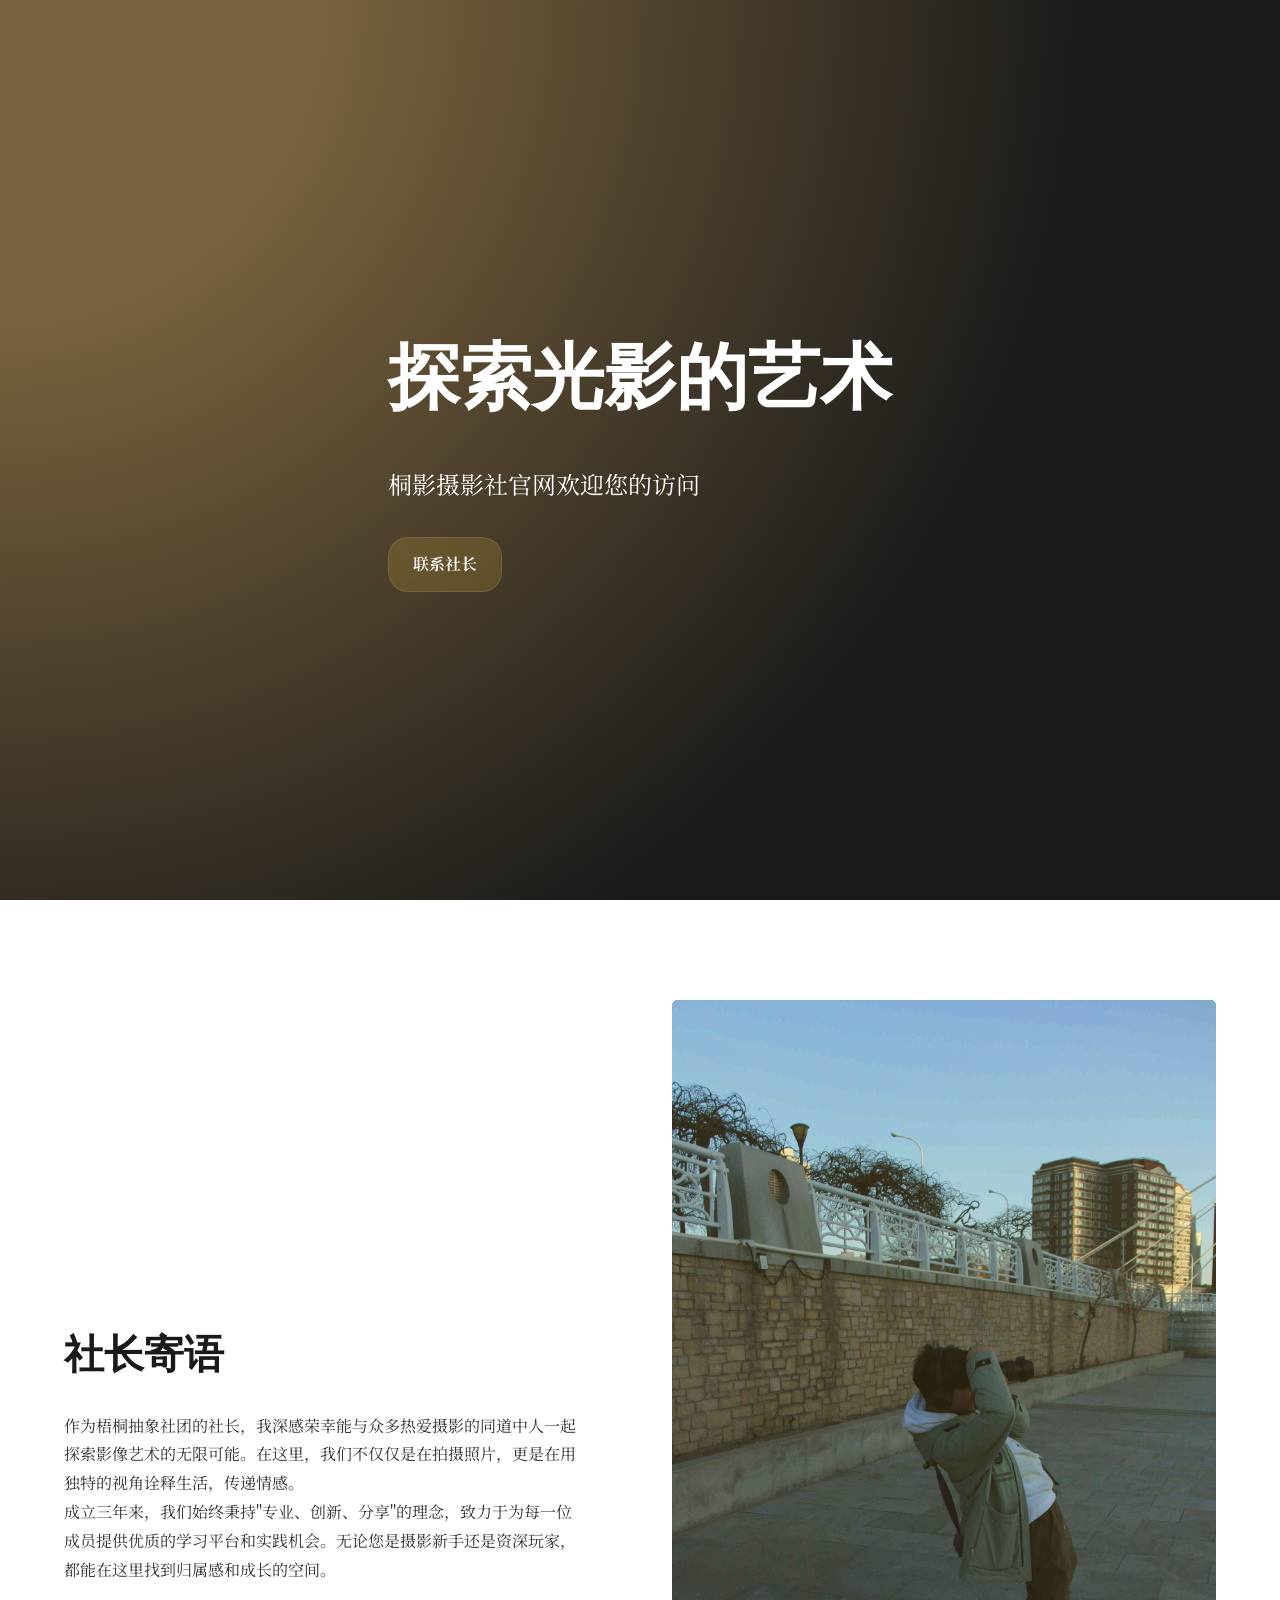
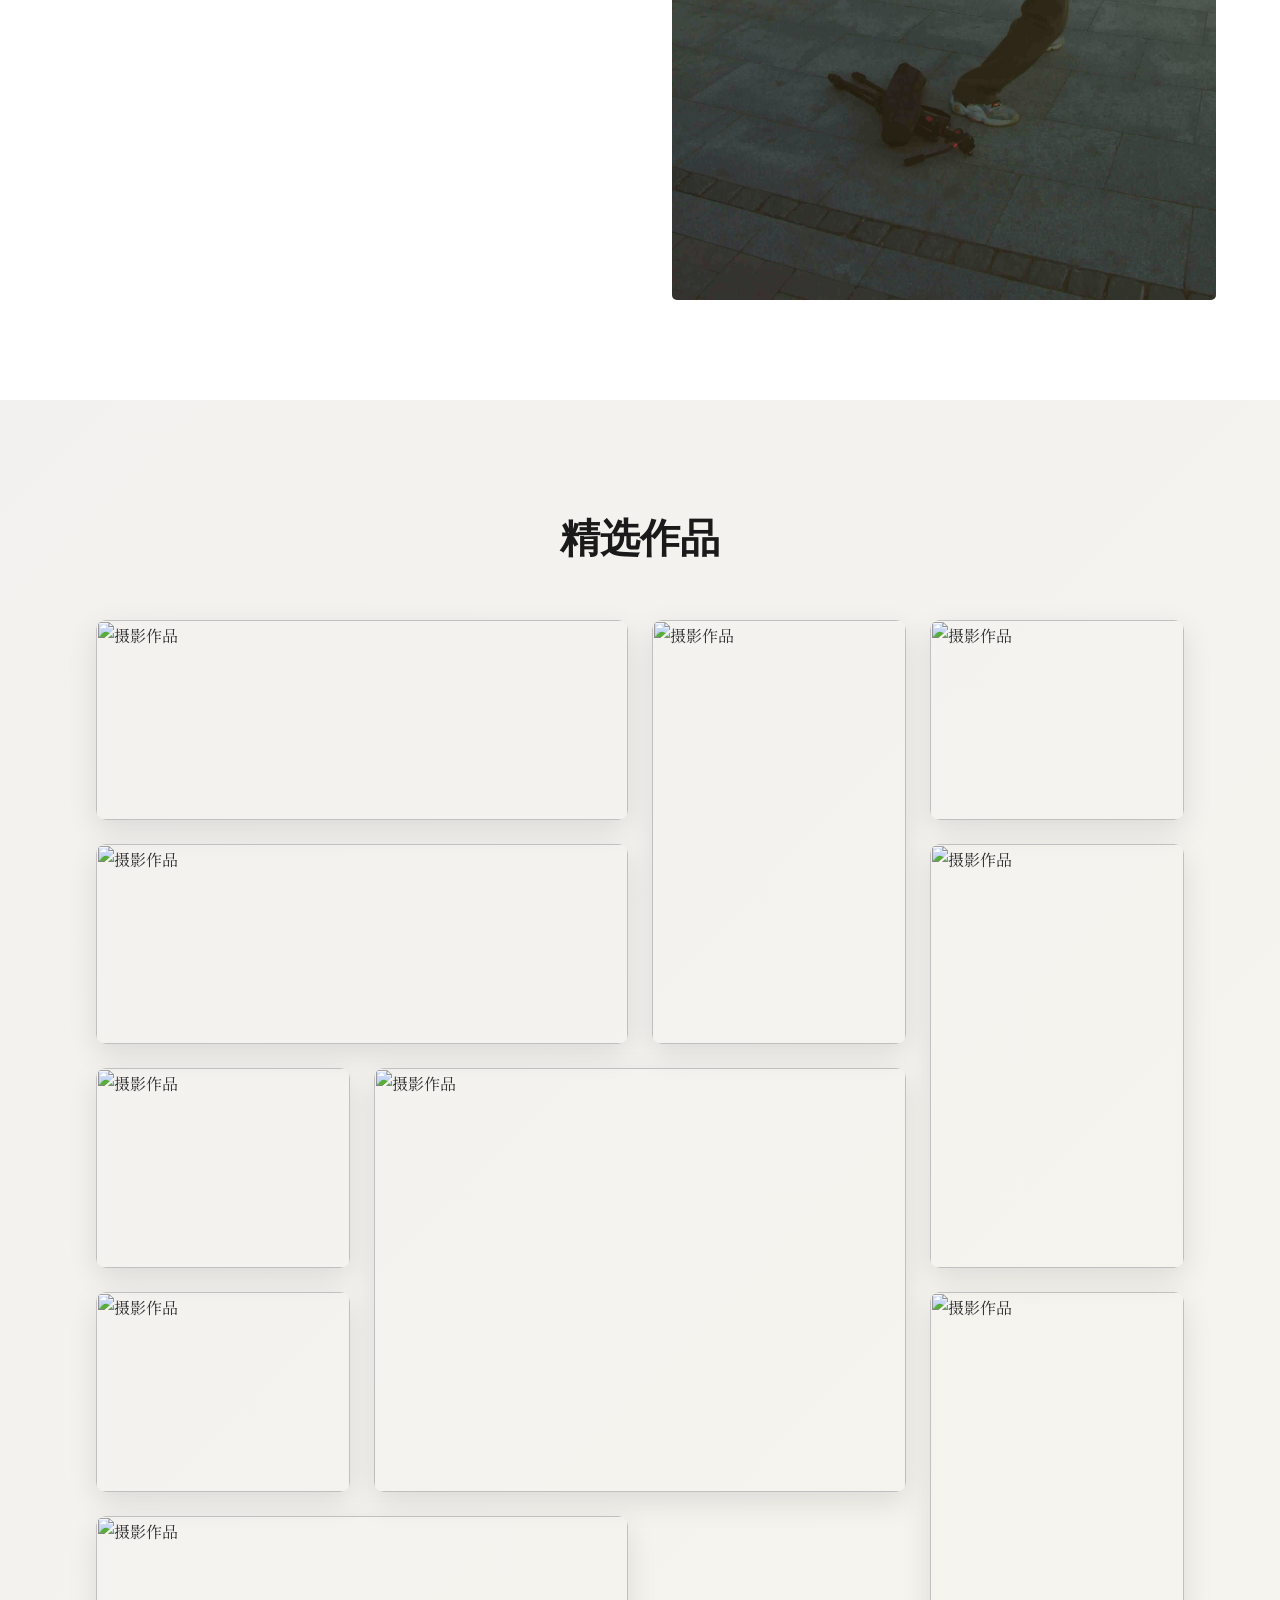
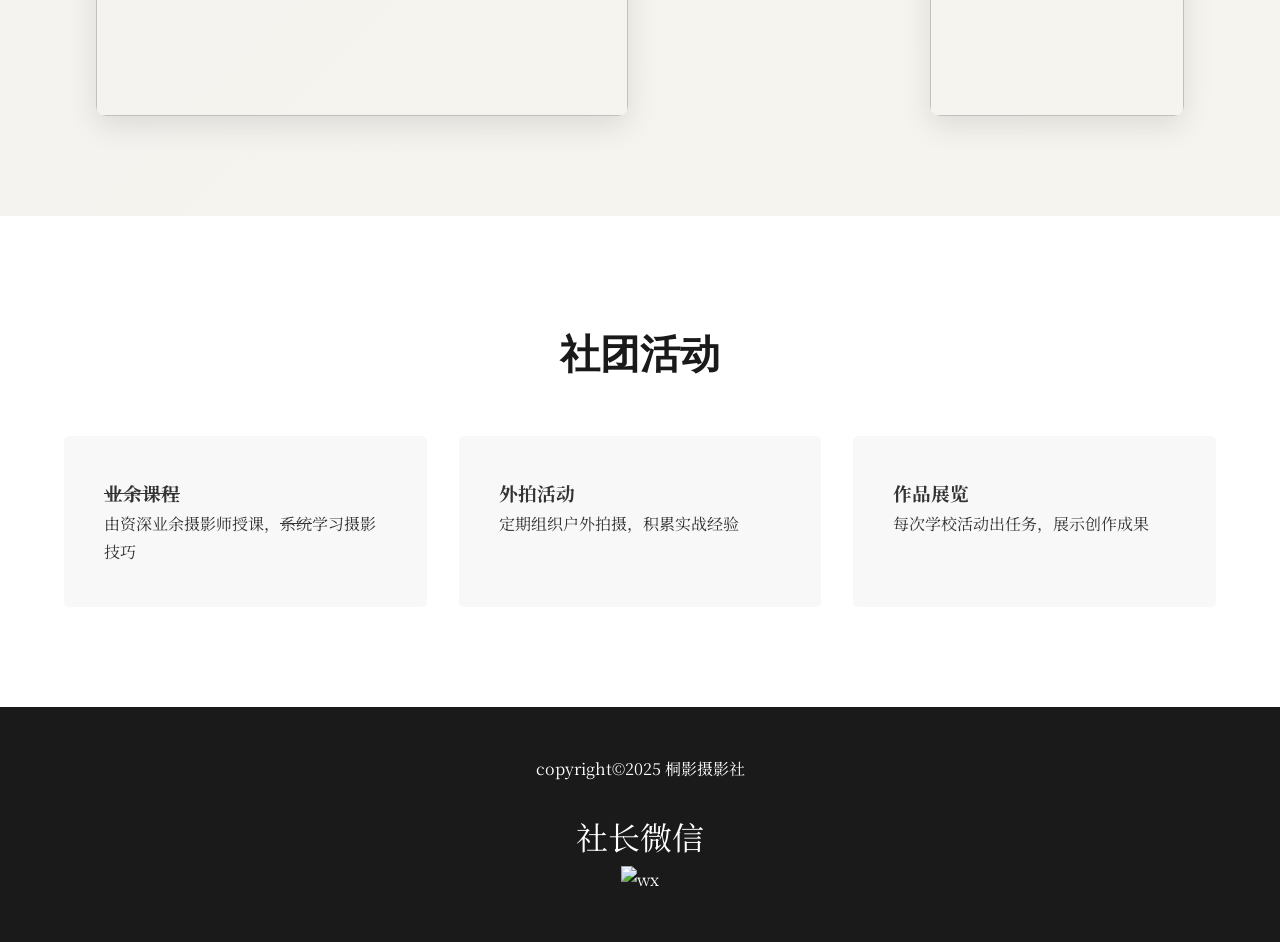
==== index.html @ a321748a "Update index.html" ====
<html lang="zh-CN">
<head>
  <meta charset="UTF-8">
  <meta name="viewport" content="width=device-width, initial-scale=1.0">
  <title>桐影摄影社 - 专业业余摄影社团</title>
  <link rel="stylesheet" href="styles.css">
</head>
<body>
  <main>
    <section id="home" class="hero">
      <div class="hero-background"></div>
      <div class="hero-content">
        <h1>探索光影的艺术</h1>
        <p>桐影摄影社官网欢迎您的访问</p>
        <div class="hero-cta">
          <a href="#sl" class="contact-btn">联系社长</a>
        </div>
      </div>
    </section>

    <section id="president" class="president-section">
      <div class="president-container animate-on-scroll">
        <div class="president-content">
          <h2>社长寄语</h2>
          <p>作为梧桐抽象社团的社长，我深感荣幸能与众多热爱摄影的同道中人一起探索影像艺术的无限可能。在这里，我们不仅仅是在拍摄照片，更是在用独特的视角诠释生活，传递情感。</p>
          <p>成立三年来，我们始终秉持"专业、创新、分享"的理念，致力于为每一位成员提供优质的学习平台和实践机会。无论您是摄影新手还是资深玩家，都能在这里找到归属感和成长的空间。</p>
        </div>
        <div class="president-image">
          <img src="./pic/sz.JPG" alt="社长照片" height="900" width="600">
        </div>
      </div>
    </section>

    <section id="gallery" class="gallery">
      <h2 class="section-title">精选作品</h2>
      <div class="photo-grid">
        <div class="photo-item wide">
          <img src="https://picsum.photos/800/600?random=1" alt="摄影作品">
        </div>
        <div class="photo-item tall">
          <img src="https://picsum.photos/600/800?random=2" alt="摄影作品">
        </div>
        <div class="photo-item">
          <img src="https://picsum.photos/500/500?random=3" alt="摄影作品">
        </div>
        <div class="photo-item wide">
          <img src="https://picsum.photos/800/500?random=4" alt="摄影作品">
        </div>
        <div class="photo-item tall">
          <img src="https://picsum.photos/600/900?random=5" alt="摄影作品">
        </div>
        <div class="photo-item">
          <img src="https://picsum.photos/500/500?random=6" alt="摄影作品">
        </div>
        <div class="photo-item wide-tall">
          <img src="https://picsum.photos/900/700?random=7" alt="摄影作品">
        </div>
        <div class="photo-item">
          <img src="https://picsum.photos/500/500?random=8" alt="摄影作品">
        </div>
        <div class="photo-item tall">
          <img src="https://picsum.photos/600/900?random=9" alt="摄影作品">
        </div>
        <div class="photo-item wide">
          <img src="https://picsum.photos/800/500?random=10" alt="摄影作品">
        </div>
      </div>
    </section>

    <section id="activities" class="activities">
      <h2 class="section-title">社团活动</h2>
      <div class="activities-grid">
        <div class="activity-card animate-on-scroll">
          <h3><del>业余课程</del></h3>
          <p>由资深业余摄影师授课，<del>系统</del>学习摄影技巧</p>
        </div>
        <div class="activity-card animate-on-scroll">
          <h3>外拍活动</h3>
          <p>定期组织户外拍摄，积累实战经验</p>
        </div>
        <div class="activity-card animate-on-scroll">
          <h3>作品展览</h3>
          <p>每次学校活动出任务，展示创作成果</p>
        </div>
      </div>
    </section>
  </main>

  <footer>
    <div class="footer-content">
      <p>copyright©2025 桐影摄影社</p>
      <div  id="sl"class="social-links">
        <p>
          <font size="6">社长微信</font>
                <div><img src="https://picsum.photos/900/700?random=7" alt="wx"></div>
              </p>
       </div>
    </div>
  </footer>

  <script src="script.js"></script>
</body>
</html>
---- styles.css ----
@import url('https://fonts.googleapis.com/css2?family=Noto+Serif+SC:wght@400;700&family=Playfair+Display:wght@400;700&display=swap');

:root {
  --primary-color: #1a1a1a;
  --secondary-color: #917545;
  --accent-color: #d4af37;
  --text-color: #333;
  --light-bg: #f8f8f8;
}

* {
  margin: 0;
  padding: 0;
  box-sizing: border-box;
}

body {
  font-family: 'Noto Serif SC', serif;
  line-height: 1.8;
  color: var(--text-color);
  background-color: var(--light-bg);
}

header {
  display: none;
}

nav {
  display: none;
}

.logo {
  display: none;
}

nav ul {
  display: none;
}

nav ul li a {
  display: none;
}

nav ul li a::after {
  display: none;
}

.hero {
  height: 100vh;
  background-color: var(--primary-color);
  color: white;
  display: flex;
  align-items: center;
  position: relative;
  overflow: hidden;
  padding-top: 0;
}

.hero-content {
  max-width: 1400px;
  margin: 0 auto;
  padding: 0 5%;
  position: relative;
  z-index: 2;
}

.hero-background {
  position: absolute;
  top: 0;
  left: 0;
  width: 100%;
  height: 100%;
  opacity: 0.8;
  background:
    radial-gradient(circle at top left, var(--secondary-color) 20%, var(--primary-color) 70%);
  animation: sunrayMove 15s infinite alternate;
}

.hero h1 {
  font-family: 'Playfair Display', serif;
  font-size: 4.5rem;
  margin-bottom: 1.5rem;
  opacity: 0;
  transform: translateY(30px);
  animation: fadeInUp 1s ease forwards;
}

.hero p {
  font-size: 1.5rem;
  margin-bottom: 2rem;
  opacity: 0;
  transform: translateY(30px);
  animation: fadeInUp 1s ease 0.3s forwards;
}

.hero-cta {
  margin-top: 2rem;
  display: flex;
  justify-content: flex-start;
  align-items: center;
}

.contact-btn {
  display: inline-block;
  padding: 12px 24px;
  background-color: rgba(212, 175, 55, 0.2);
  color: rgba(255, 255, 255, 0.9);
  text-decoration: none;
  border-radius: 20px;
  font-weight: bold;
  backdrop-filter: blur(5px);
  border: 1px solid rgba(255, 255, 255, 0.1);
  transition: transform 0.3s ease, box-shadow 0.3s ease, background-color 0.3s ease;
  opacity: 0;
  transform: translateY(30px);
  animation: fadeInUp 1s ease 0.5s forwards;
}

.contact-btn:hover {
  background-color: rgba(212, 175, 55, 0.3);
  transform: translateY(-5px);
  box-shadow: 0 10px 20px rgba(145, 117, 69, 0.1);
}

.president-section {
  padding: 100px 5%;
  background-color: white;
}

.president-container {
  max-width: 1400px;
  margin: 0 auto;
  display: grid;
  grid-template-columns: 1fr 1fr;
  gap: 4rem;
  align-items: center;
}

.president-image {
  position: relative;
  overflow: hidden;
  border-radius: 5px;
}

.president-image::after {
  content: '';
  position: absolute;
  top: 0;
  left: 0;
  width: 100%;
  height: 100%;
  background: linear-gradient(45deg, rgba(145, 117, 69, 0.2), rgba(212, 175, 55, 0.2));
}

.president-content {
  padding-right: 2rem;
}

.president-content h2 {
  font-family: 'Playfair Display', serif;
  font-size: 2.5rem;
  margin-bottom: 1.5rem;
  color: var(--primary-color);
}

.gallery {
  padding: 100px 5%;
  background-color: var(--light-bg);
  background: linear-gradient(
    135deg,
    rgba(145, 117, 69, 0.05),
    rgba(212, 175, 55, 0.05)
  );
}

.section-title {
  text-align: center;
  font-family: 'Playfair Display', serif;
  font-size: 2.5rem;
  margin-bottom: 3rem;
  color: var(--primary-color);
}

.photo-grid {
  display: grid;
  grid-template-columns: repeat(auto-fit, minmax(250px, 1fr));
  grid-auto-rows: 200px;
  grid-gap: 1.5rem;
  max-width: 1600px;
  margin: 0 auto;
  padding: 0 2rem;
}

.photo-item {
  position: relative;
  overflow: hidden;
  border-radius: 10px;
  opacity: 0;
  transform: translateY(50px) scale(0.95);
  transition: transform 0.8s cubic-bezier(0.4, 0, 0.2, 1),
              opacity 0.8s cubic-bezier(0.4, 0, 0.2, 1);
  box-shadow: 0 10px 30px rgba(0, 0, 0, 0.1);
  grid-row: span 1;
  grid-column: span 1;
}

.photo-item.wide {
  grid-column: span 2;
}

.photo-item.tall {
  grid-row: span 2;
}

.photo-item.wide-tall {
  grid-column: span 2;
  grid-row: span 2;
}

.photo-item img {
  width: 100%;
  height: 100%;
  object-fit: cover;
  transition: transform 0.6s ease;
}

.photo-item:hover img {
  transform: scale(1.1);
  filter: brightness(0.8);
}

.activities {
  padding: 100px 5%;
  background-color: white;
}

.activities-grid {
  max-width: 1400px;
  margin: 0 auto;
  display: grid;
  grid-template-columns: repeat(auto-fit, minmax(300px, 1fr));
  gap: 2rem;
}

.activity-card {
  background: var(--light-bg);
  padding: 2.5rem;
  border-radius: 5px;
  transition: transform 0.3s ease;
}

.activity-card.animate-in {
  transform: translateY(0);
  opacity: 1;
}

footer {
  background-color: var(--primary-color);
  color: white;
  padding: 3rem 5%;
  text-align: center;
}

.social-links {
  margin-top: 1.5rem;
}

.social-links a {
  color: white;
  margin: 0 1rem;
  text-decoration: none;
  transition: color 0.3s ease;
}

.social-links a:hover {
  color: var(--accent-color);
}

@keyframes sunrayMove {
  0% {
    background-position: 0% 0%;
  }
  100% {
    background-position: 100% 100%;
  }
}

@keyframes fadeInUp {
  to {
    opacity: 1;
    transform: translateY(0);
  }
}

.photo-item.animate-in {
  opacity: 1;
  transform: translateY(0) scale(1);
}

/* Media Queries for Mobile Responsiveness */
@media (max-width: 768px) {
  .hero {
    height: auto;
    padding: 10rem 0 5rem;
    text-align: center;
  }

  .hero h1 {
    font-size: 3rem;
    margin-bottom: 1rem;
  }

  .hero p {
    font-size: 1.2rem;
  }

  .hero-cta {
    justify-content: center;
  }

  .president-container {
    grid-template-columns: 1fr;
    grid-gap: 2rem;
  }

  .president-content {
    padding-right: 0;
    margin-bottom: 2rem;
  }

  .president-image img {
    width: 100%;
    height: auto;
  }

  .section-title {
    font-size: 2rem;
    margin-bottom: 2rem;
  }

  .photo-grid {
    grid-template-columns: 1fr;
    grid-auto-rows: auto;
  }

  .photo-item {
    grid-column: span 1 !important;
    grid-row: span 1 !important;
  }

  .activities {
    padding: 80px 5%;
  }

  .activities-grid {
    grid-template-columns: 1fr;
  }

  .activity-card {
    padding: 1.5rem;
    text-align: center;
  }

  footer {
    padding: 2rem 5%;
  }
}
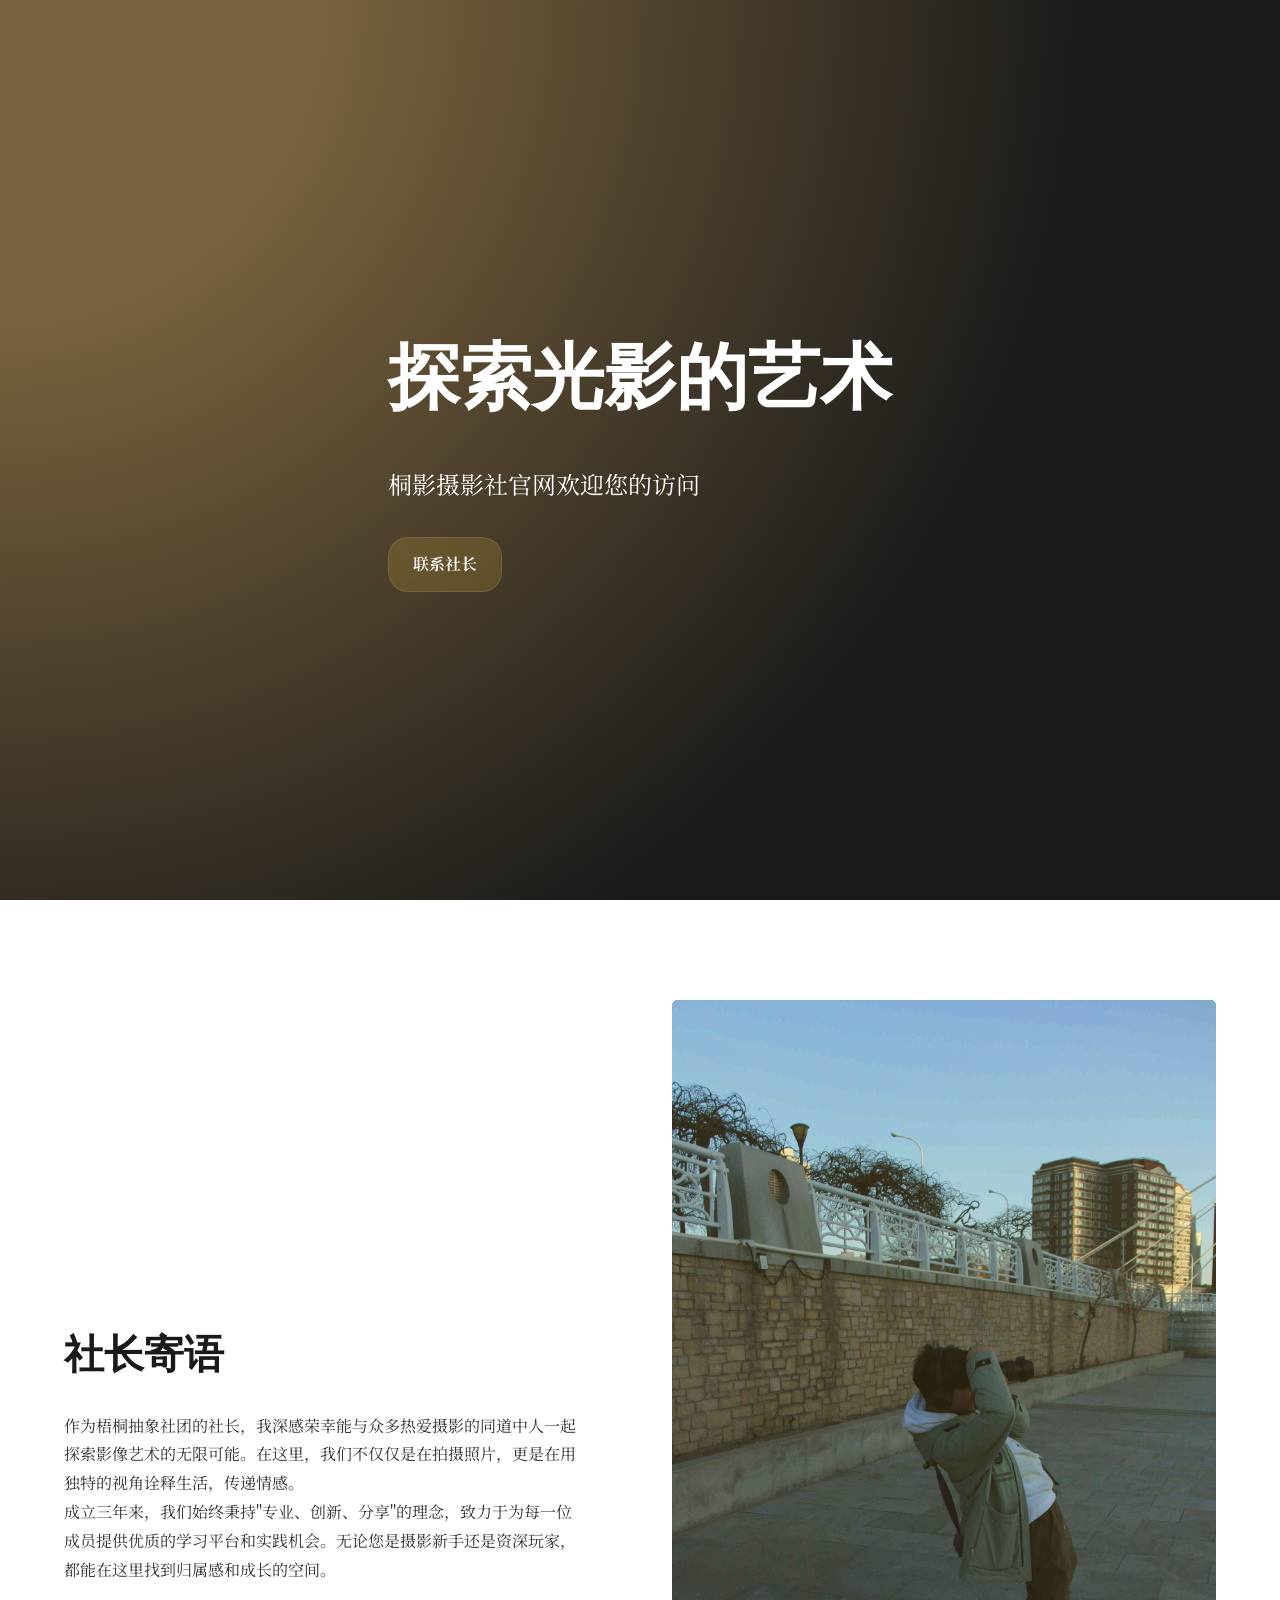
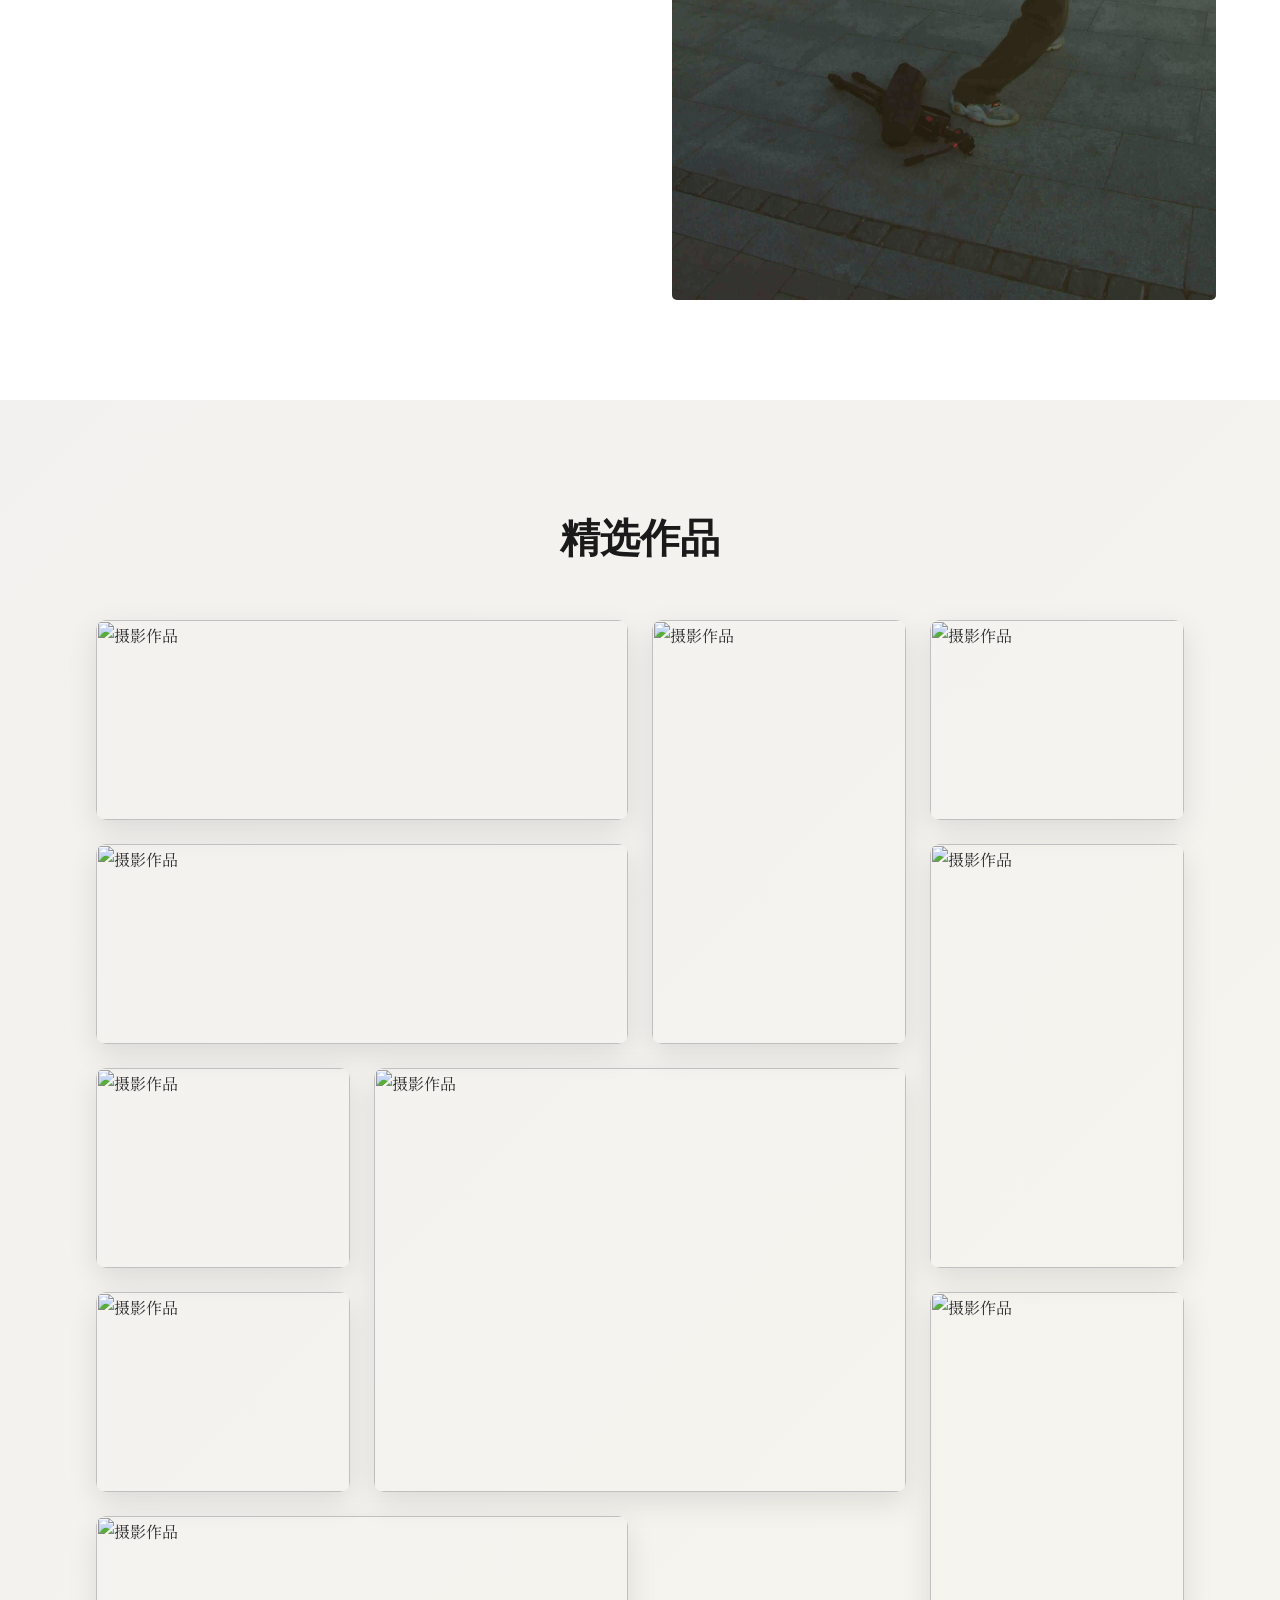
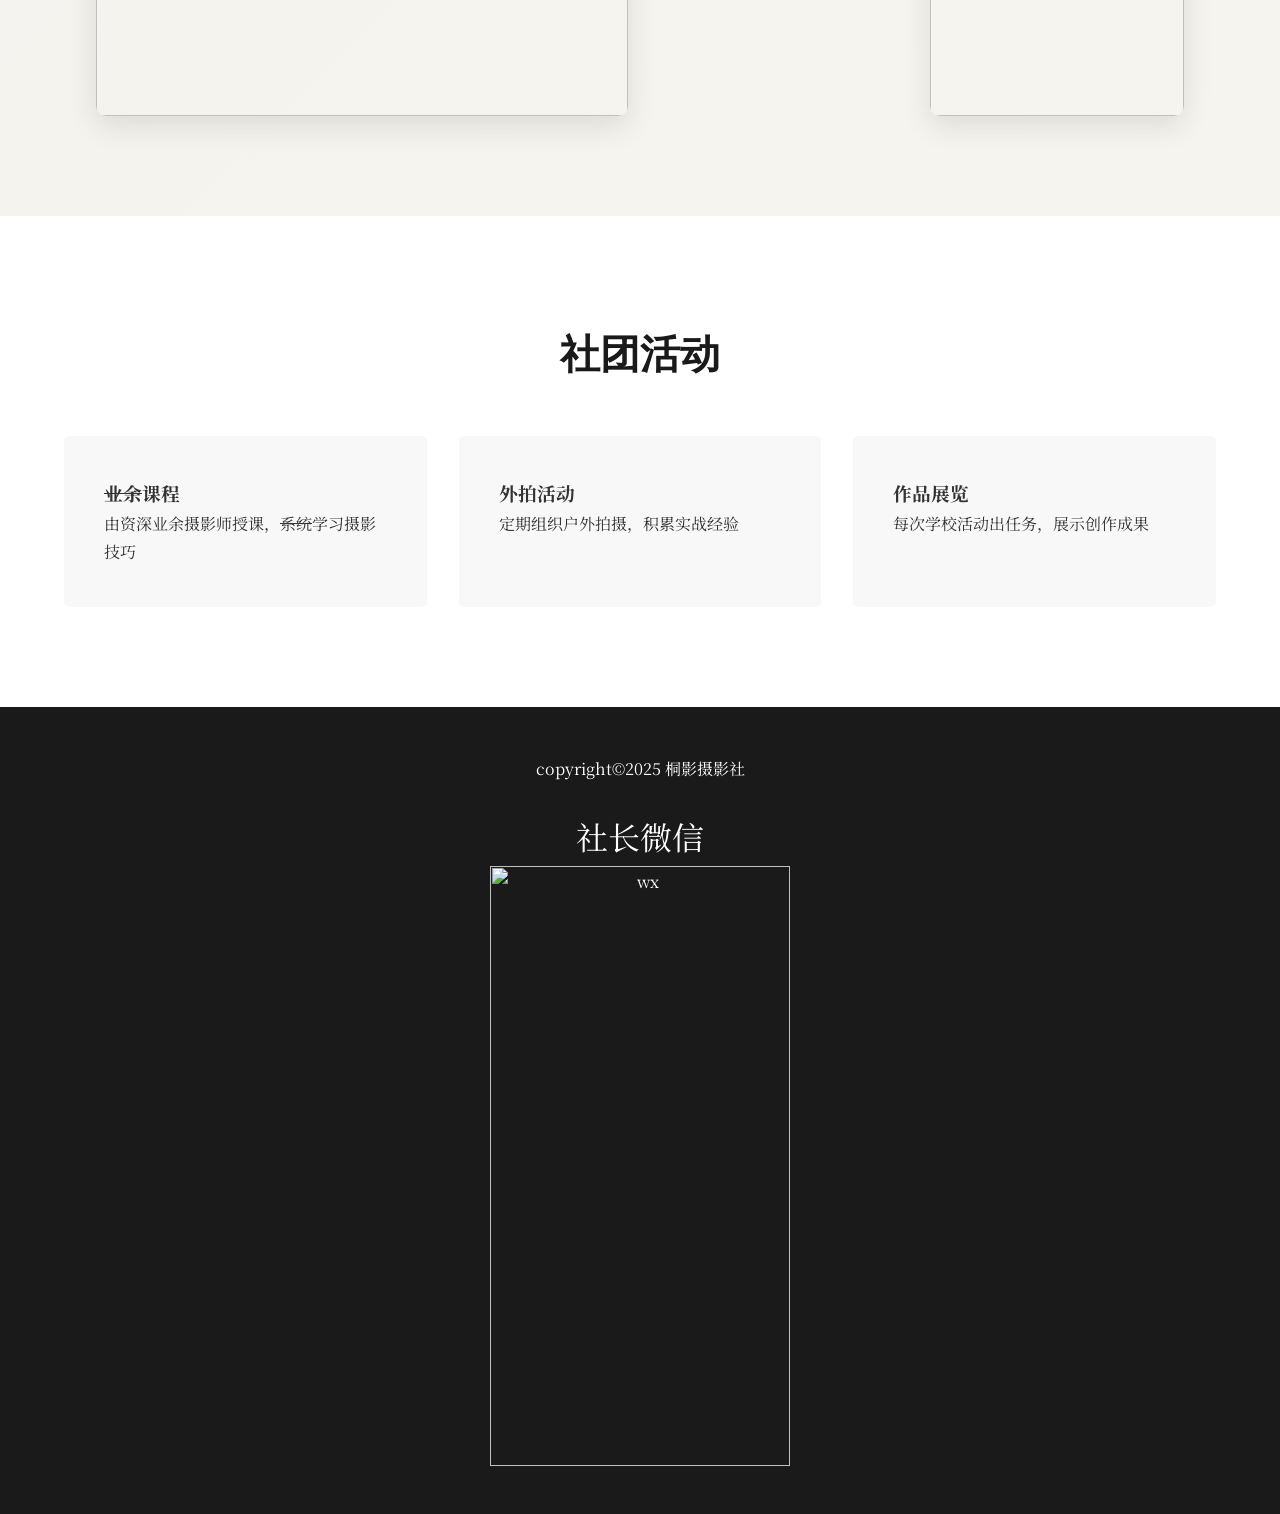
==== commit e10c4f3a: "Update index.html" ====
--- a/index.html
+++ b/index.html
@@ -71,7 +71,7 @@
       <h2 class="section-title">社团活动</h2>
       <div class="activities-grid">
         <div class="activity-card animate-on-scroll">
-          <h3><del>业余课程</del></h3>
+          <h3><del>业余</del>课程</h3>
           <p>由资深业余摄影师授课，<del>系统</del>学习摄影技巧</p>
         </div>
         <div class="activity-card animate-on-scroll">
@@ -92,7 +92,7 @@
       <div  id="sl"class="social-links">
         <p>
           <font size="6">社长微信</font>
-                <div><img src="https://picsum.photos/900/700?random=7" alt="wx"></div>
+                <div><img src="https://picsum.photos/900/700?random=7" alt="wx" height="600" width="300"></div>
               </p>
        </div>
     </div>
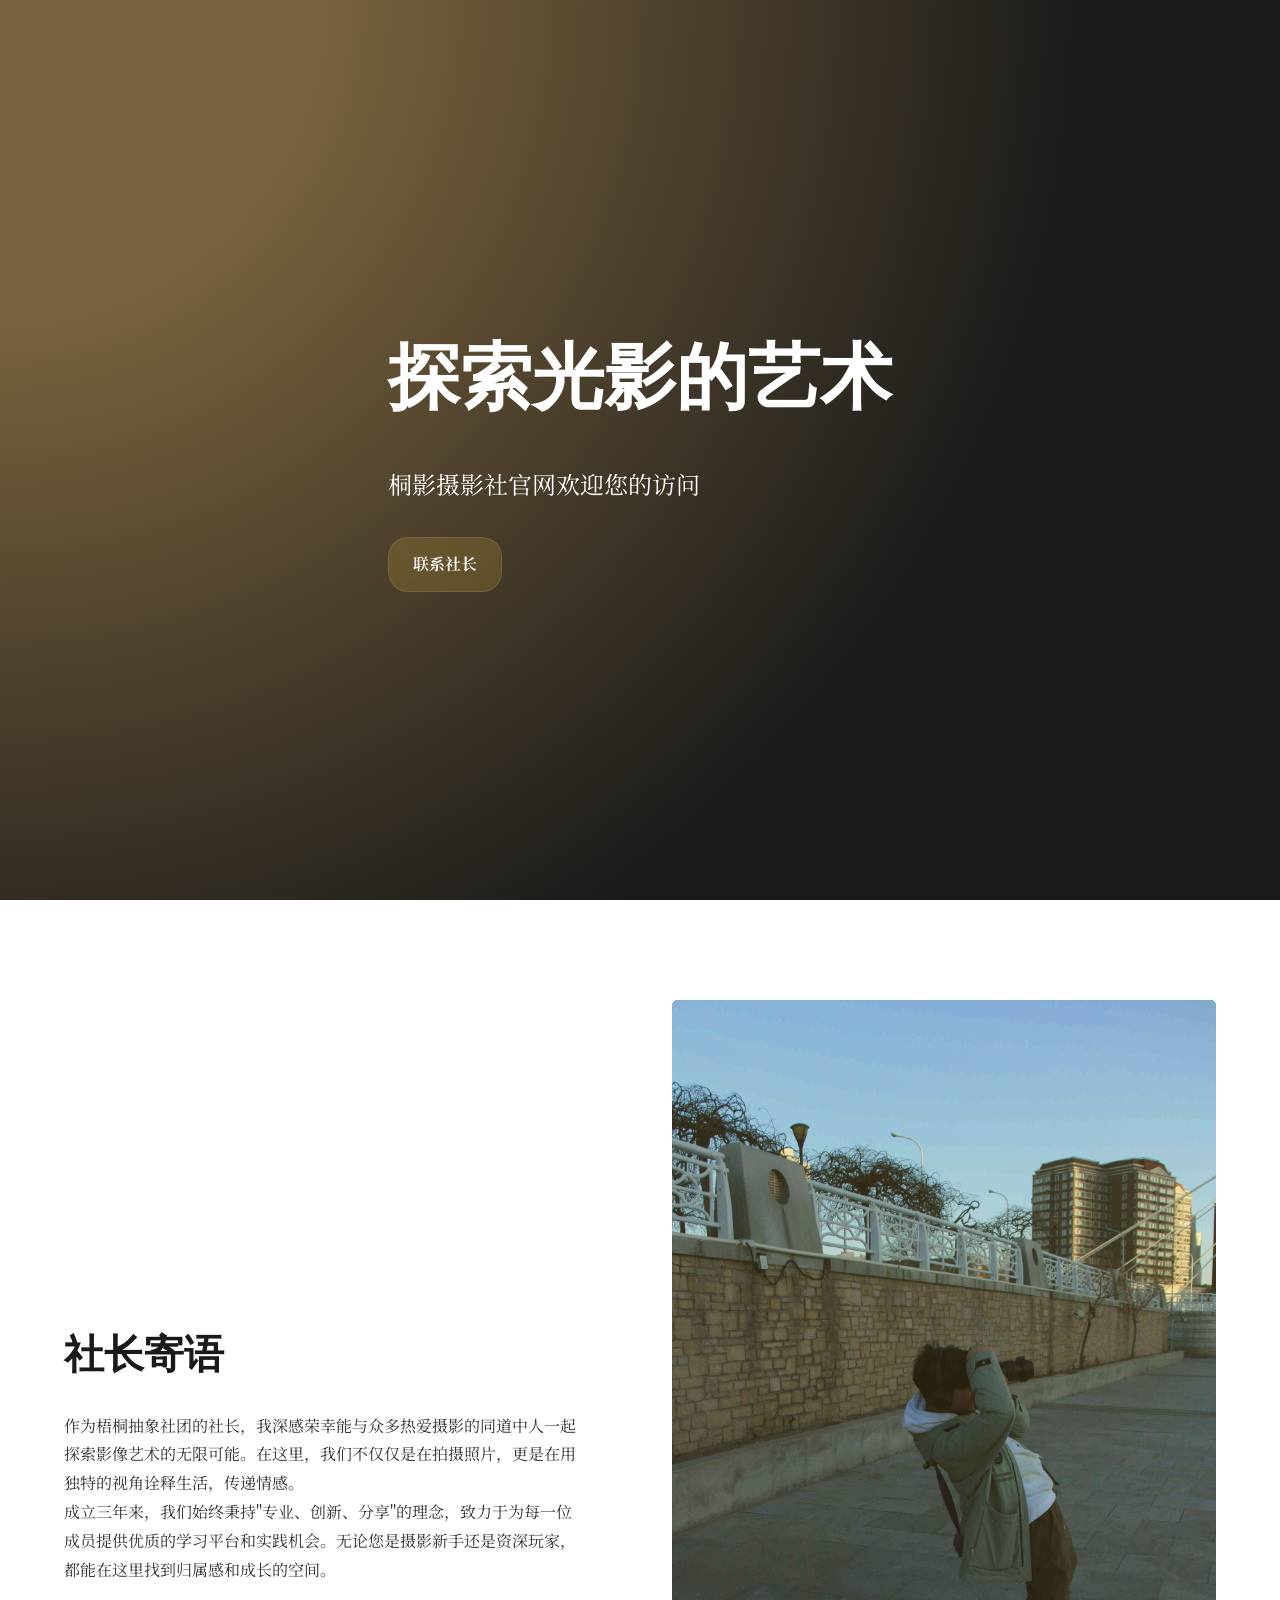
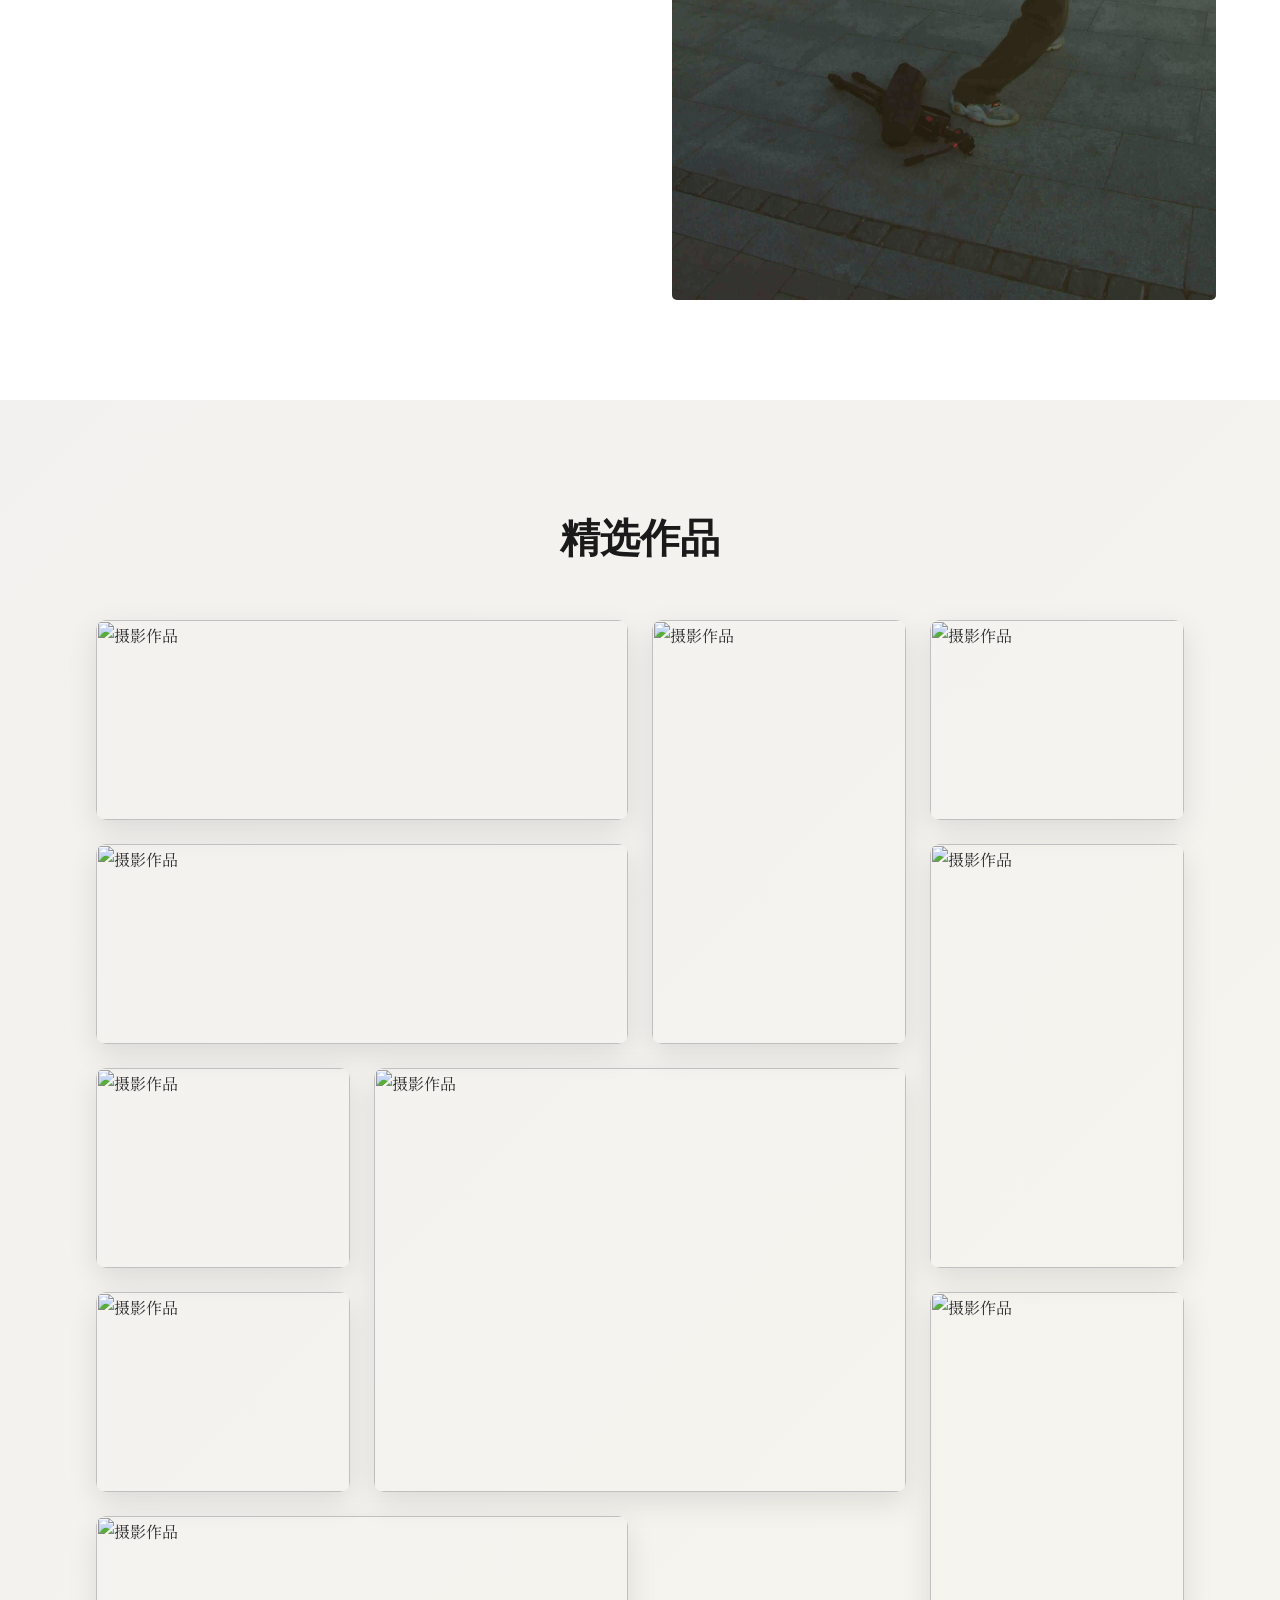
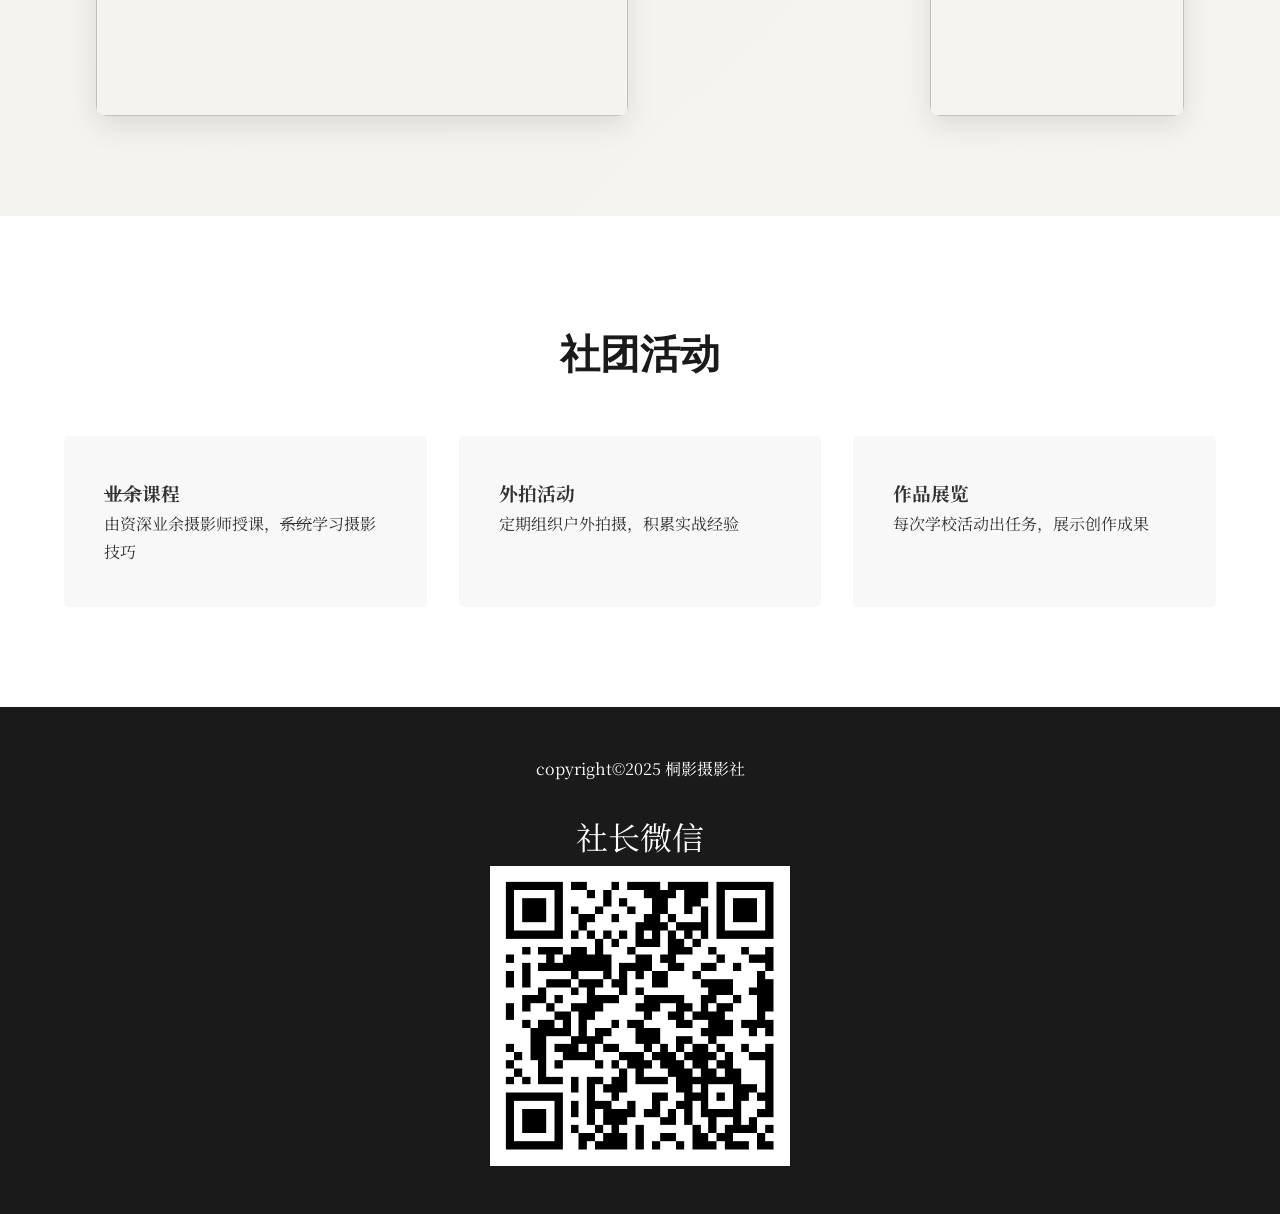
==== commit 234d5b81: "Update index.html" ====
--- a/index.html
+++ b/index.html
@@ -92,7 +92,7 @@
       <div  id="sl"class="social-links">
         <p>
           <font size="6">社长微信</font>
-                <div><img src="https://picsum.photos/900/700?random=7" alt="wx" height="600" width="300"></div>
+                <div><img src="/pic/szwx.png" alt="wx" height="300" width="300"></div>
               </p>
        </div>
     </div>
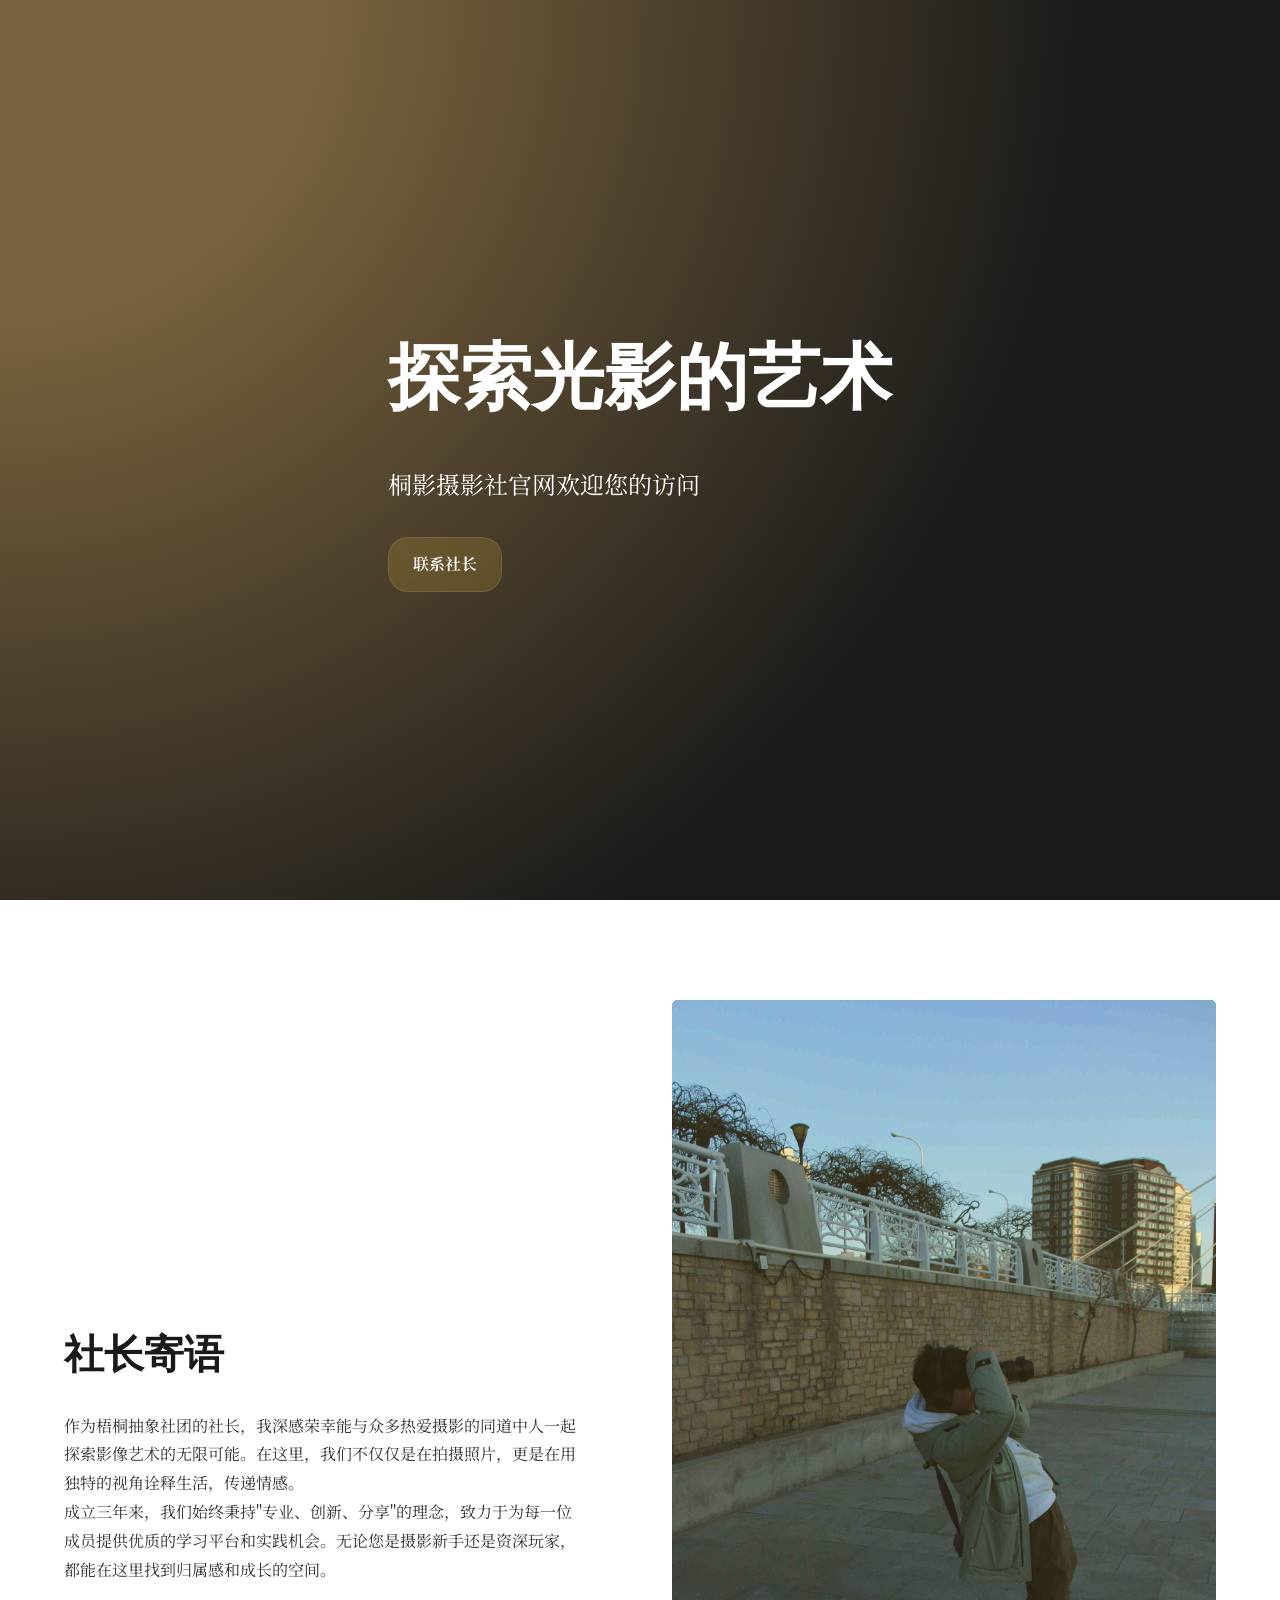
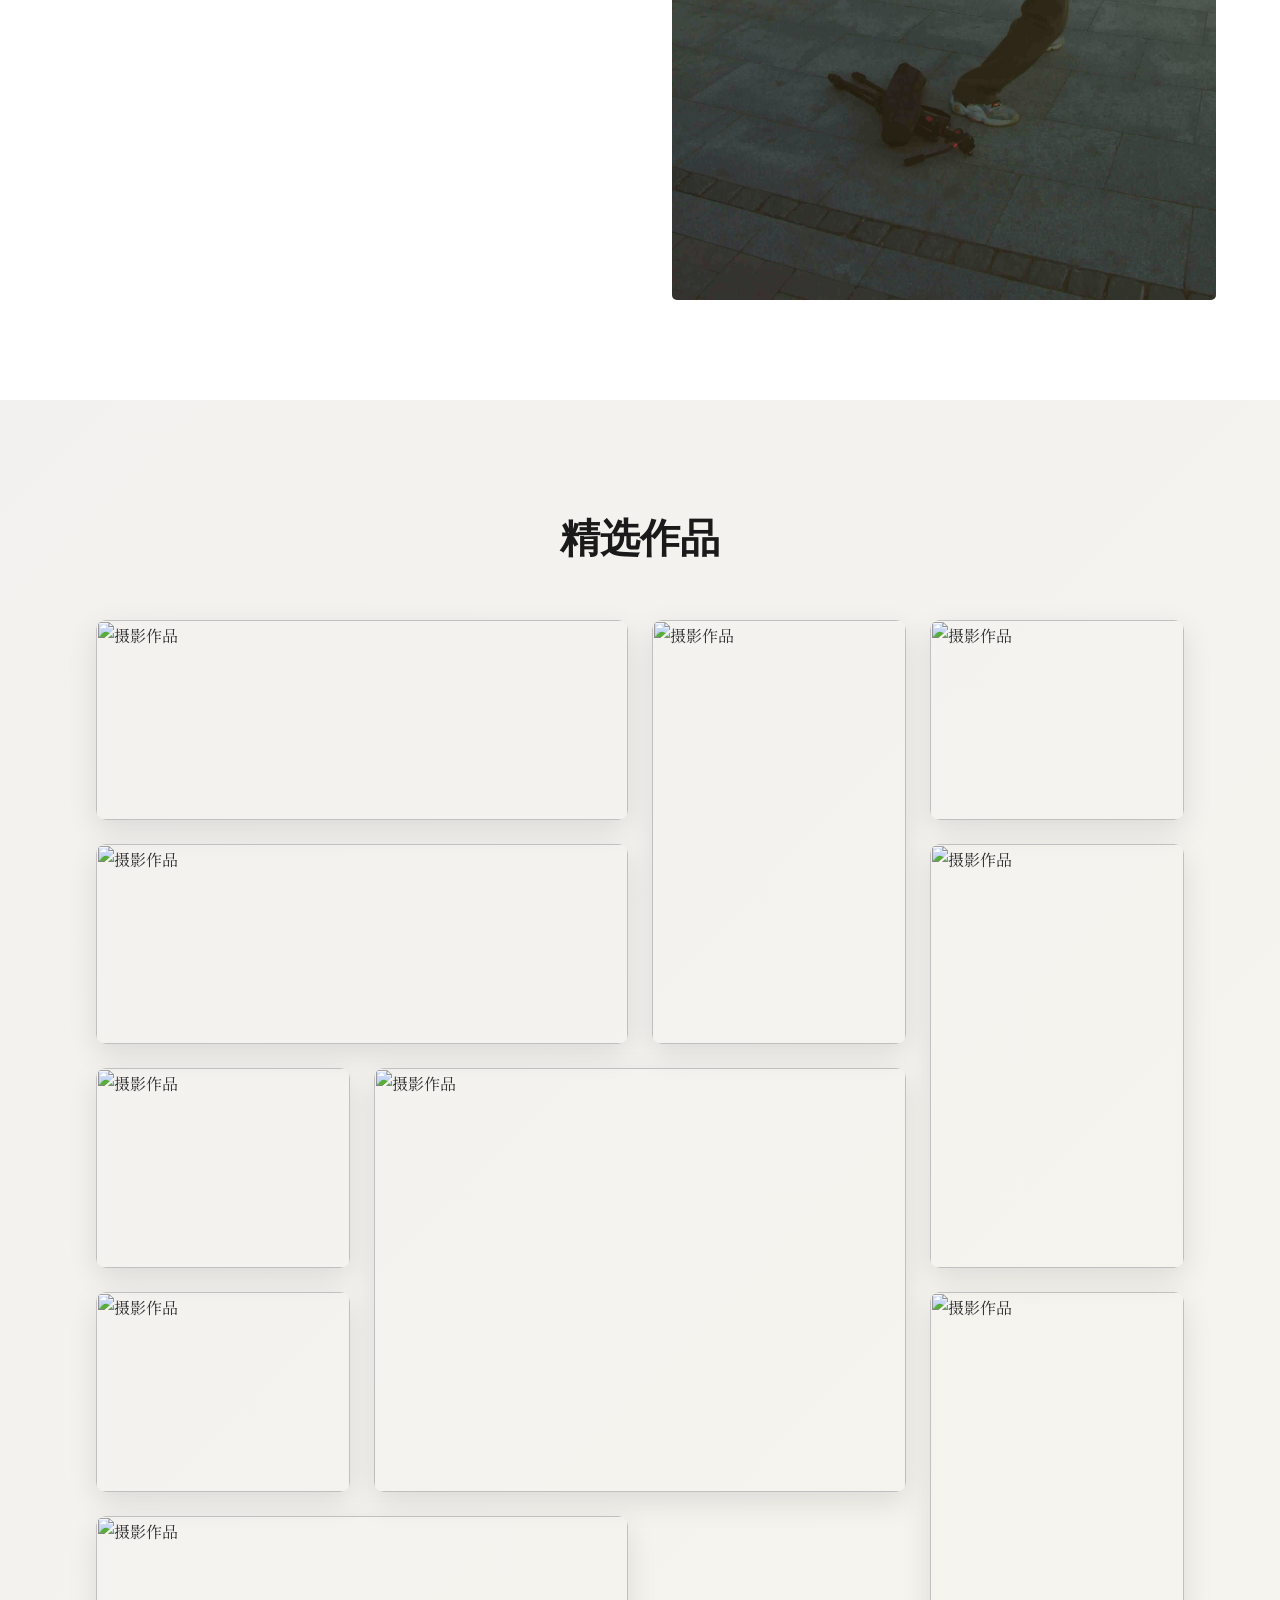
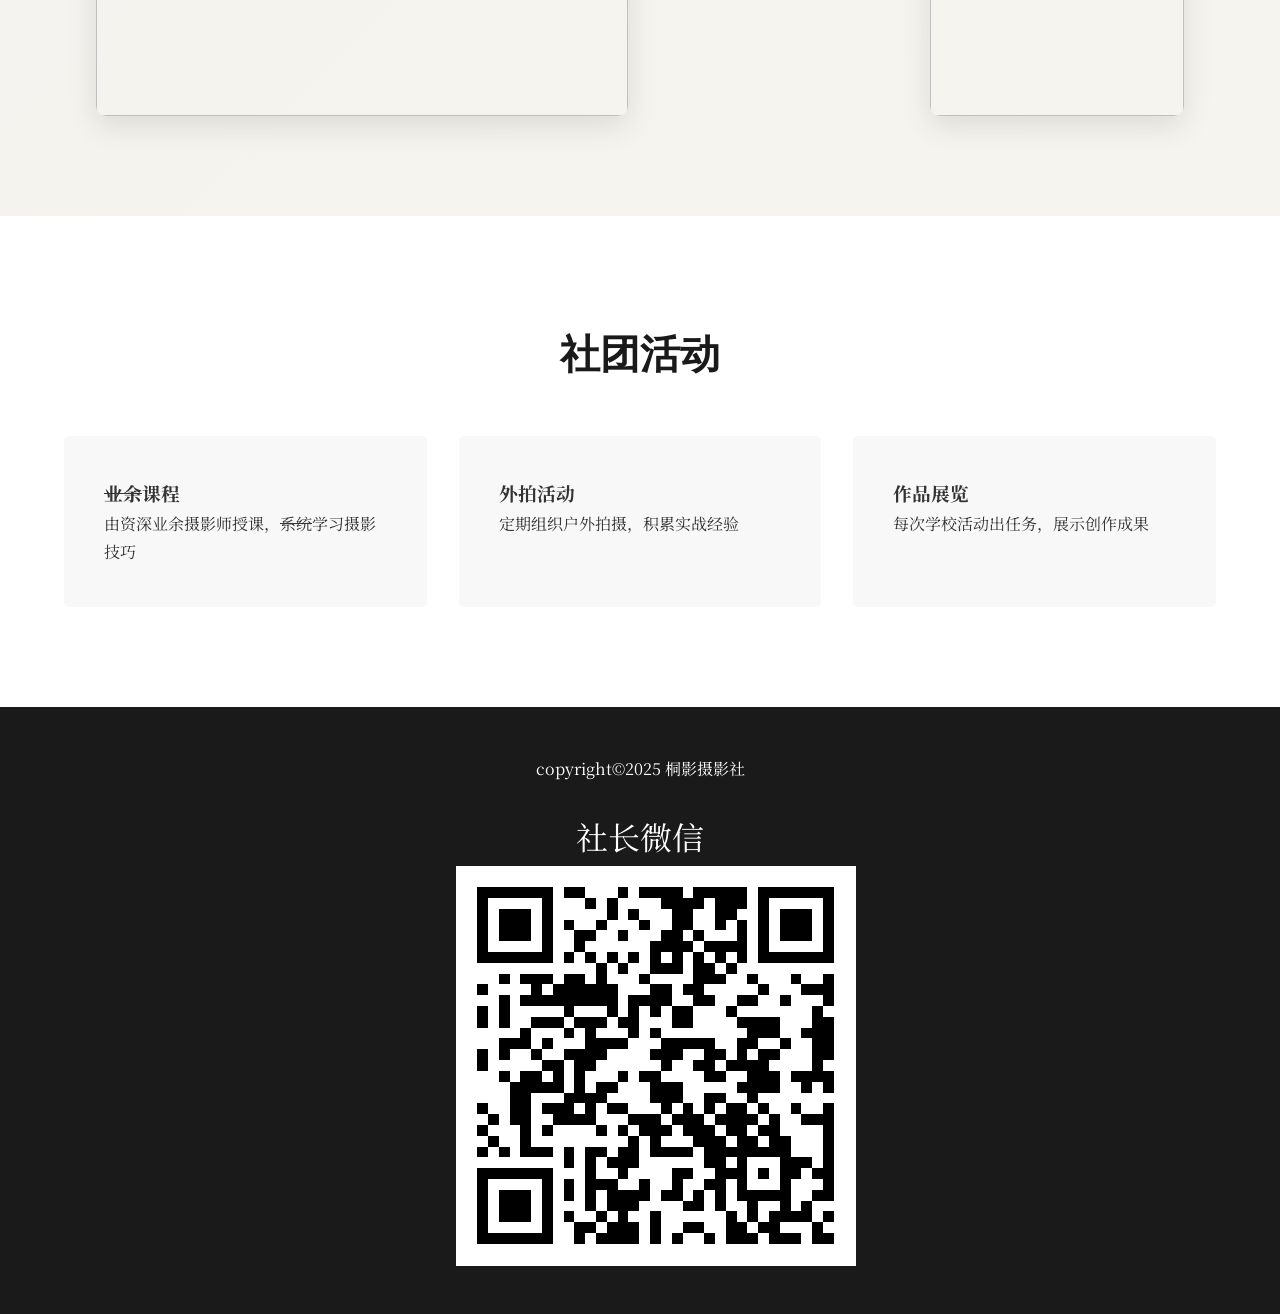
==== commit c015ed84: "Update index.html" ====
--- a/index.html
+++ b/index.html
@@ -92,7 +92,10 @@
       <div  id="sl"class="social-links">
         <p>
           <font size="6">社长微信</font>
-                <div><img src="/pic/szwx.png" alt="wx" height="300" width="300"></div>
+                <div>
+                  <a href="wt.k-ob.us.kg/mp4/1.mp4"></a>
+                  <img src="/pic/szwx.png" alt="wx" height="400" width="400">
+                </div>
               </p>
        </div>
     </div>
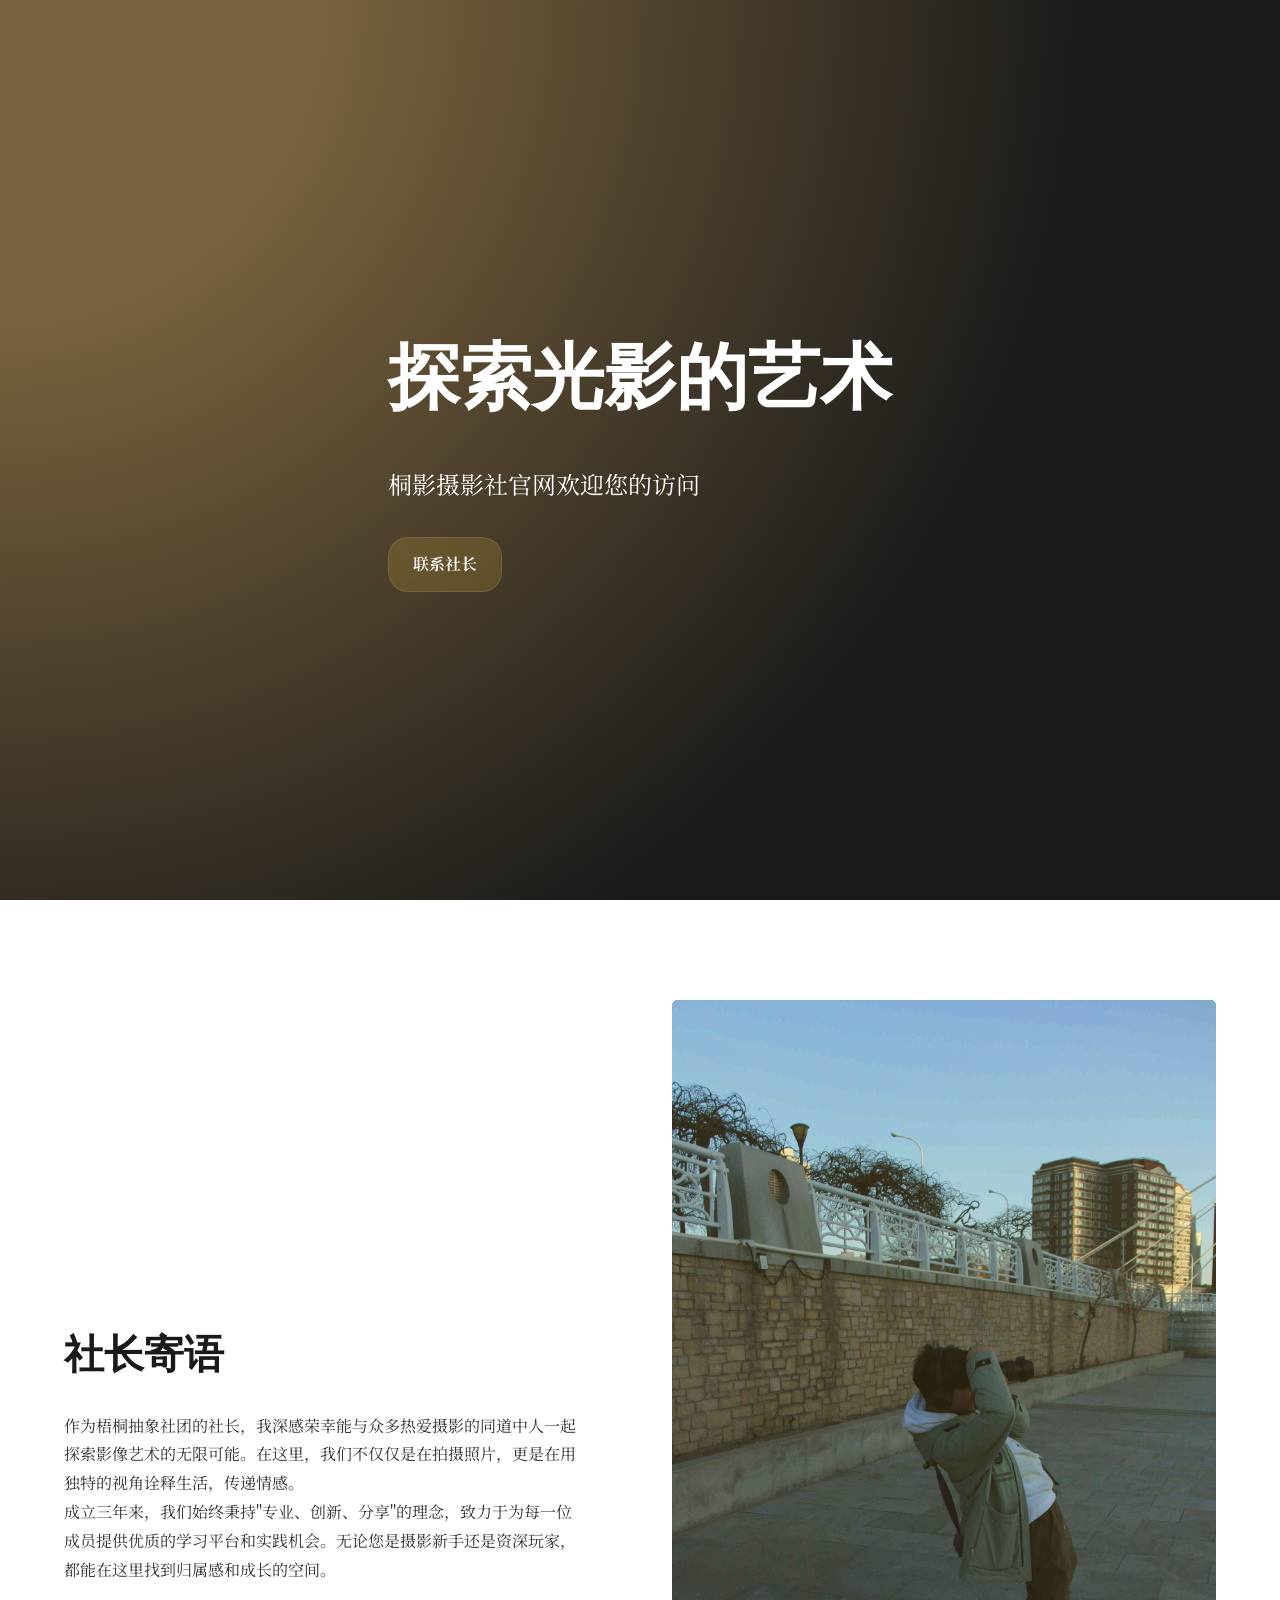
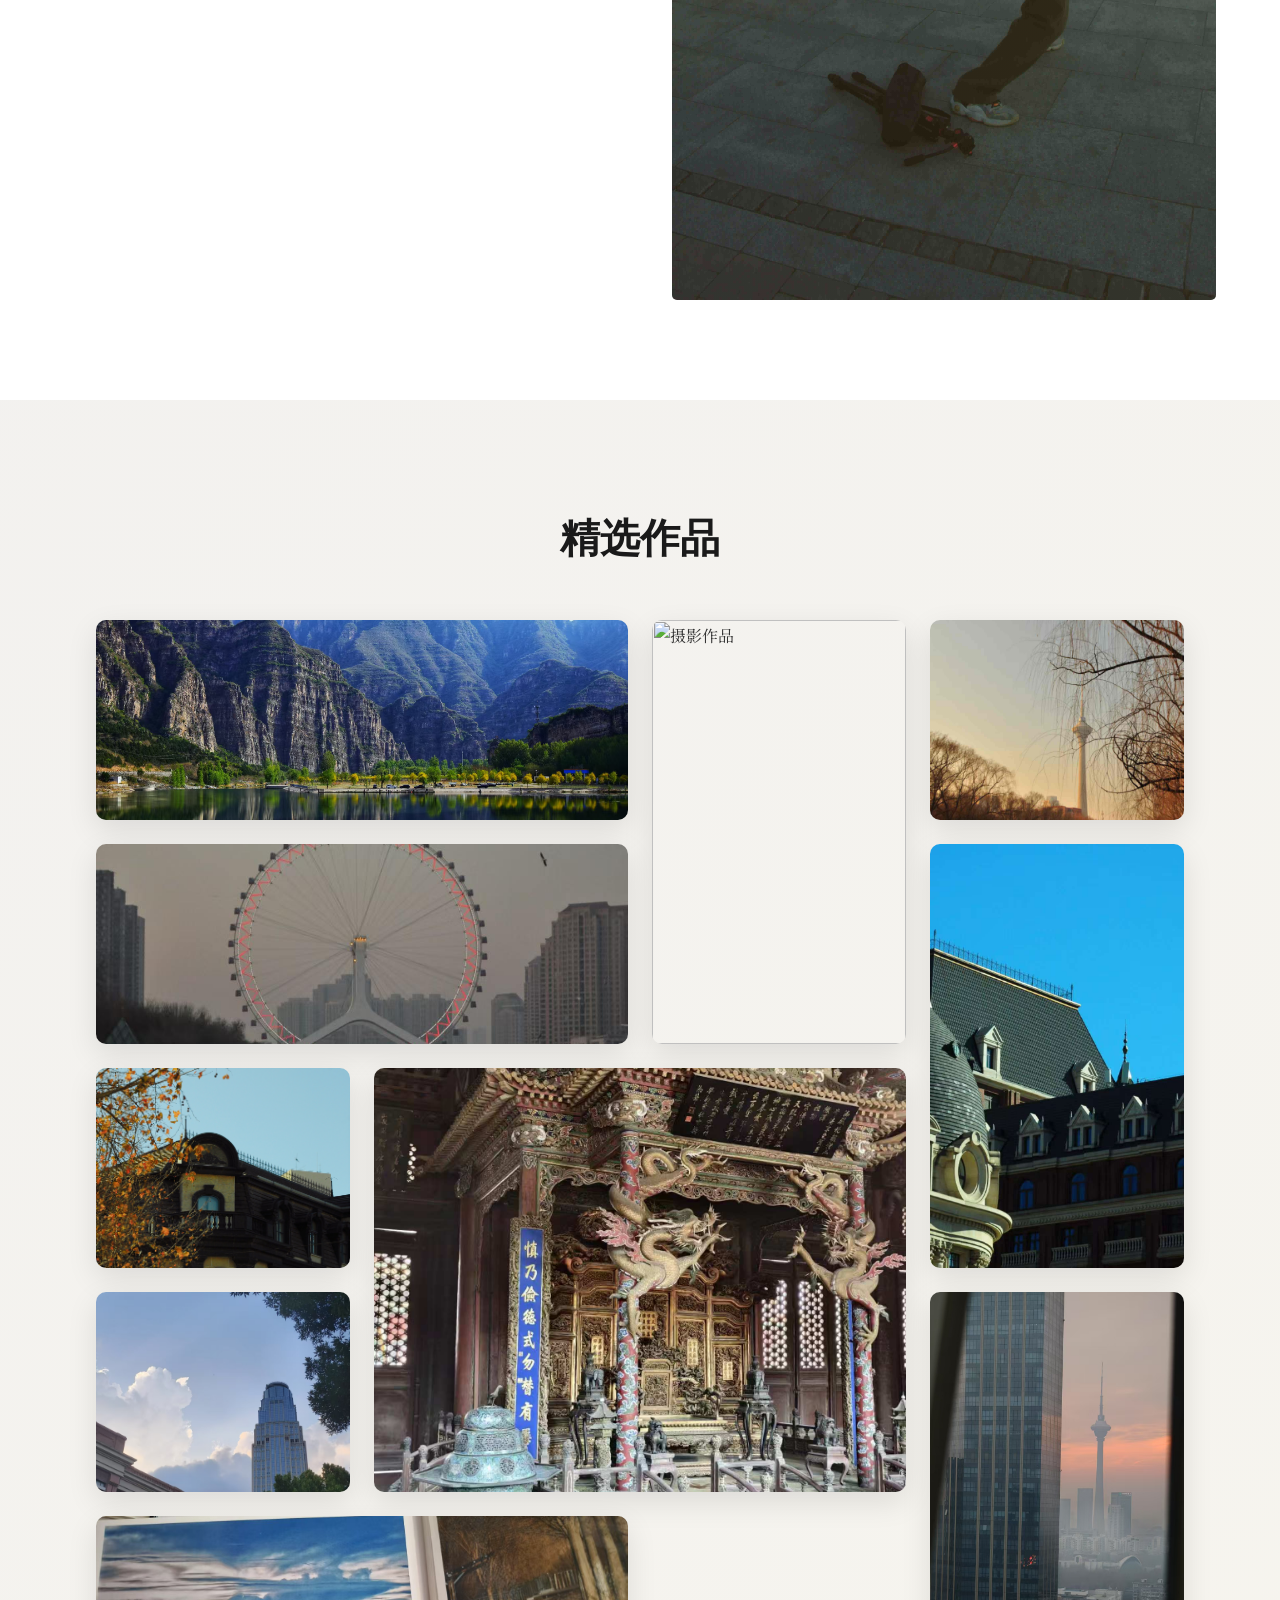
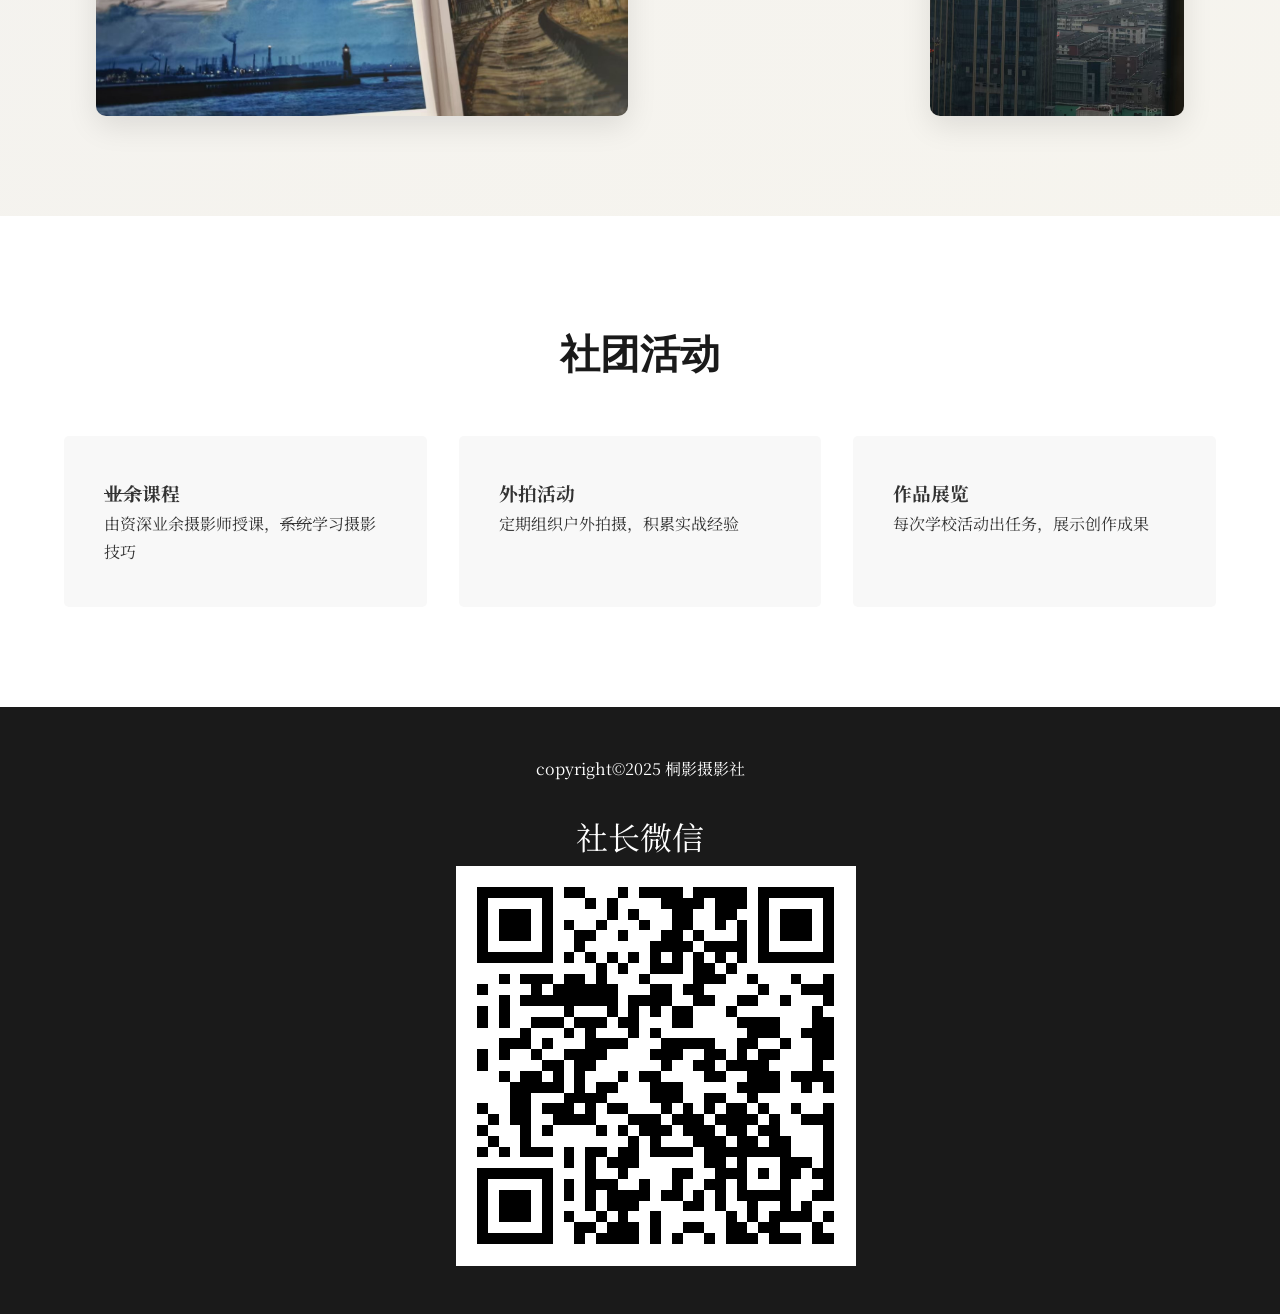
==== commit d93c175d: "Update index.html" ====
--- a/index.html
+++ b/index.html
@@ -35,34 +35,34 @@
       <h2 class="section-title">精选作品</h2>
       <div class="photo-grid">
         <div class="photo-item wide">
-          <img src="https://picsum.photos/800/600?random=1" alt="摄影作品">
+          <img src="/pic/1.jpg" alt="摄影作品">
         </div>
         <div class="photo-item tall">
-          <img src="https://picsum.photos/600/800?random=2" alt="摄影作品">
+          <img src="/pic/2.jpg" alt="摄影作品">
         </div>
         <div class="photo-item">
-          <img src="https://picsum.photos/500/500?random=3" alt="摄影作品">
+          <img src="/pic/3.jpg" alt="摄影作品">
         </div>
         <div class="photo-item wide">
-          <img src="https://picsum.photos/800/500?random=4" alt="摄影作品">
+          <img src="/pic/4.jpg" alt="摄影作品">
         </div>
         <div class="photo-item tall">
-          <img src="https://picsum.photos/600/900?random=5" alt="摄影作品">
+          <img src="/pic/5.jpg" alt="摄影作品">
         </div>
         <div class="photo-item">
-          <img src="https://picsum.photos/500/500?random=6" alt="摄影作品">
+          <img src="/pic/6.jpg" alt="摄影作品">
         </div>
         <div class="photo-item wide-tall">
-          <img src="https://picsum.photos/900/700?random=7" alt="摄影作品">
+          <img src="/pic/7.jpg" alt="摄影作品">
         </div>
         <div class="photo-item">
-          <img src="https://picsum.photos/500/500?random=8" alt="摄影作品">
+          <img src="/pic/8.jpg" alt="摄影作品">
         </div>
         <div class="photo-item tall">
-          <img src="https://picsum.photos/600/900?random=9" alt="摄影作品">
+          <img src="/pic/9.jpg" alt="摄影作品">
         </div>
         <div class="photo-item wide">
-          <img src="https://picsum.photos/800/500?random=10" alt="摄影作品">
+          <img src="/pic/10.jpg" alt="摄影作品">
         </div>
       </div>
     </section>
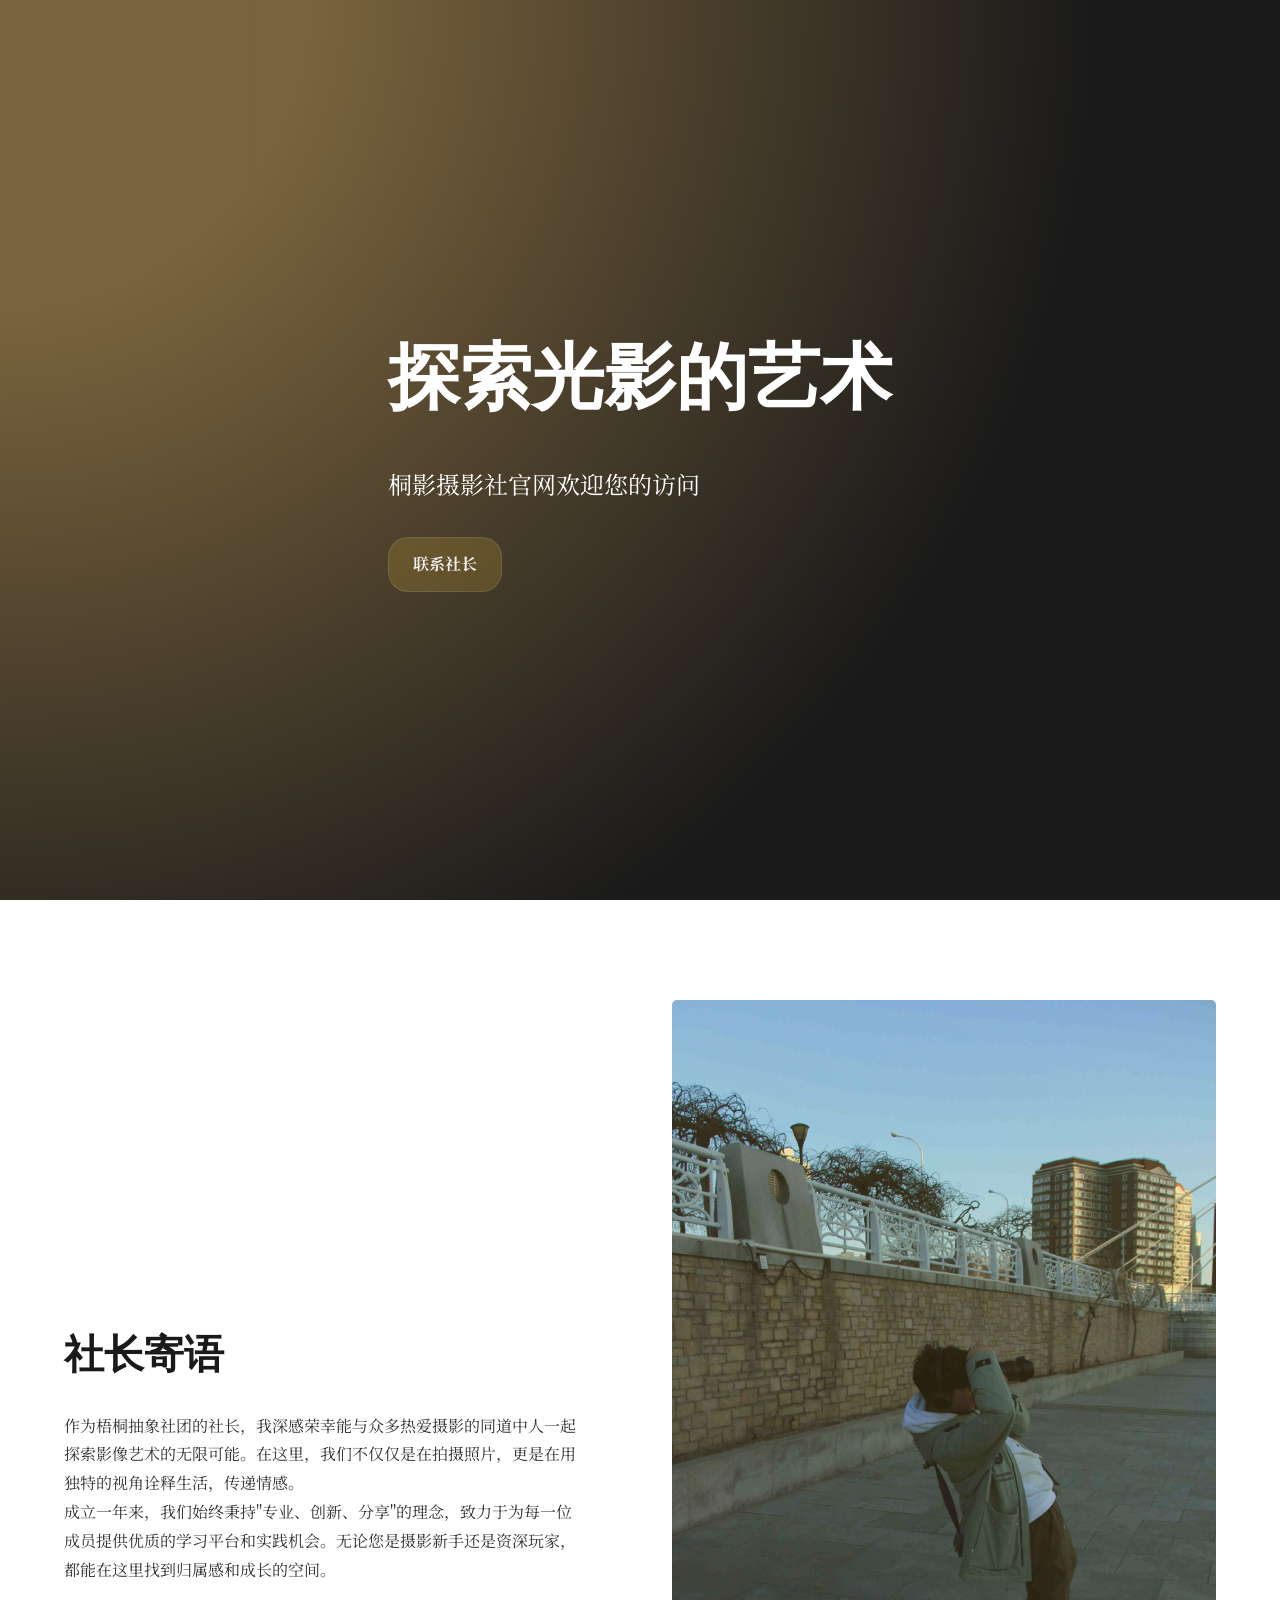
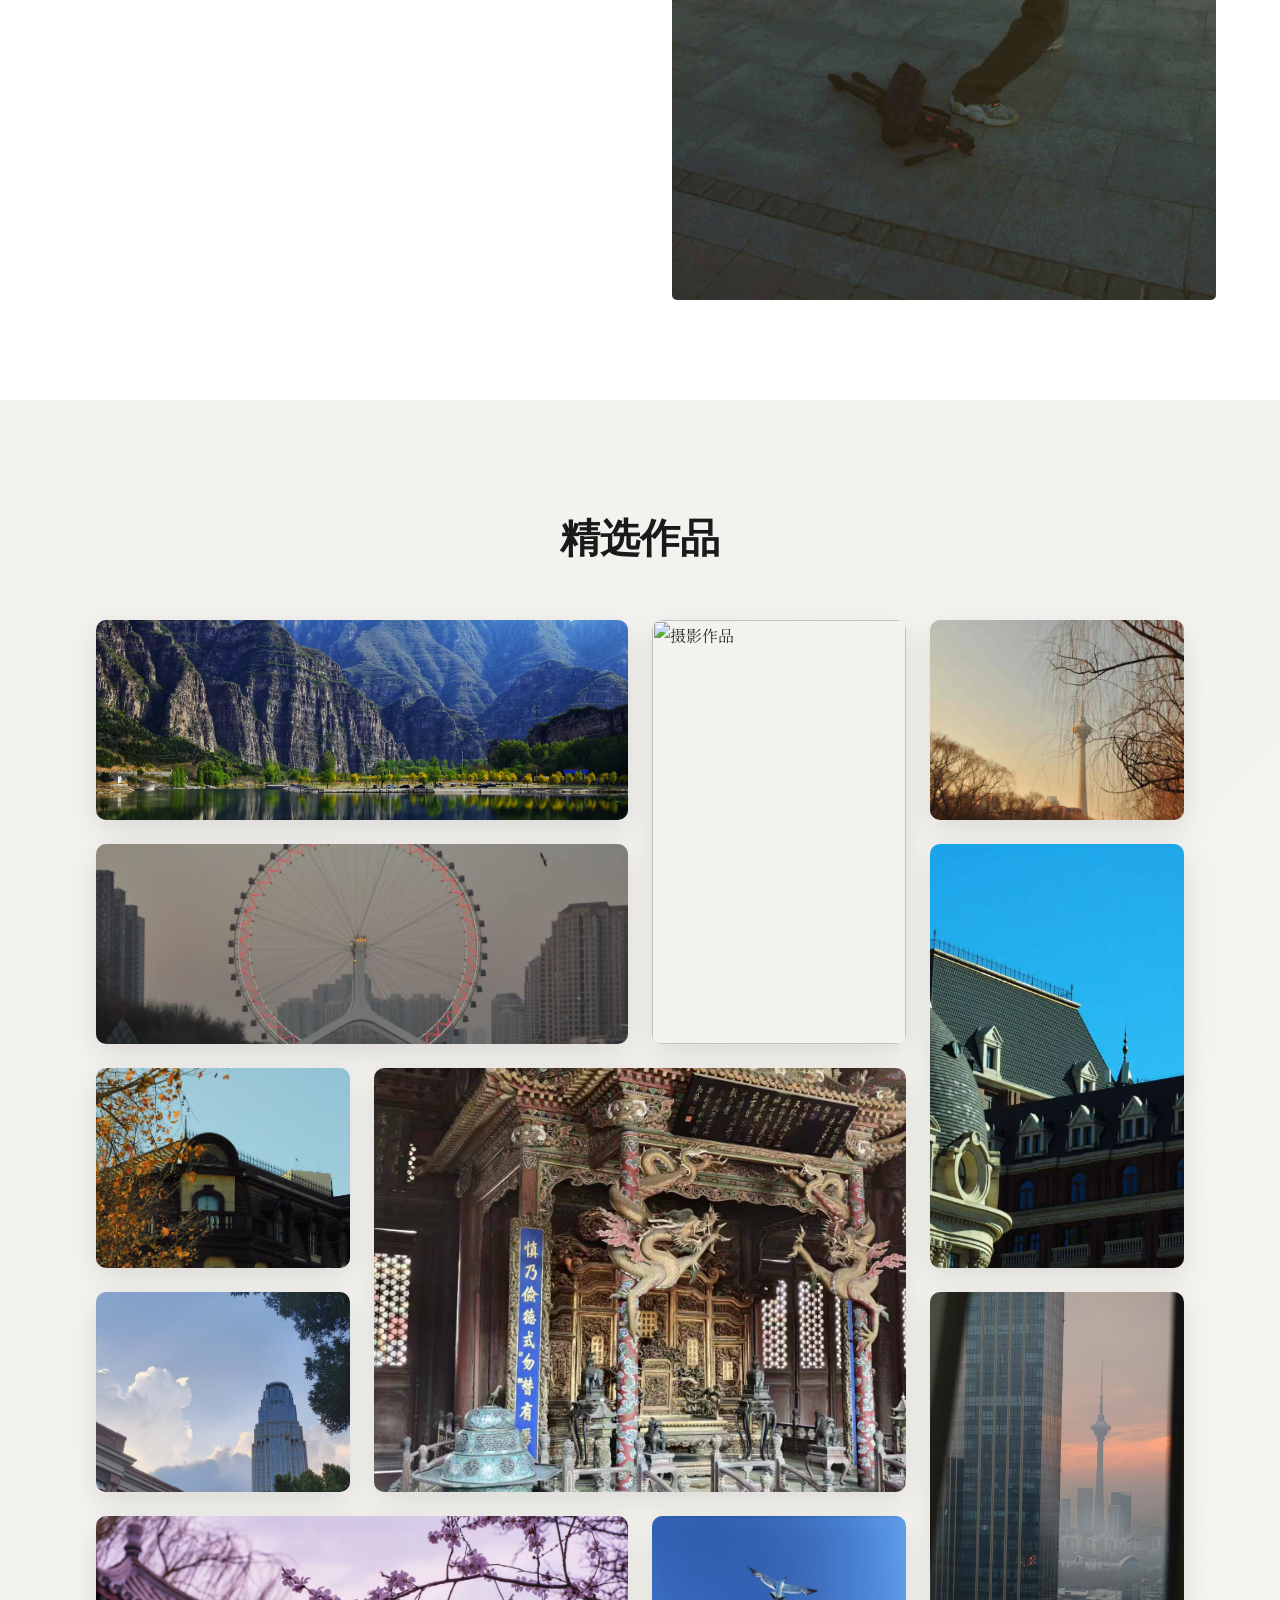
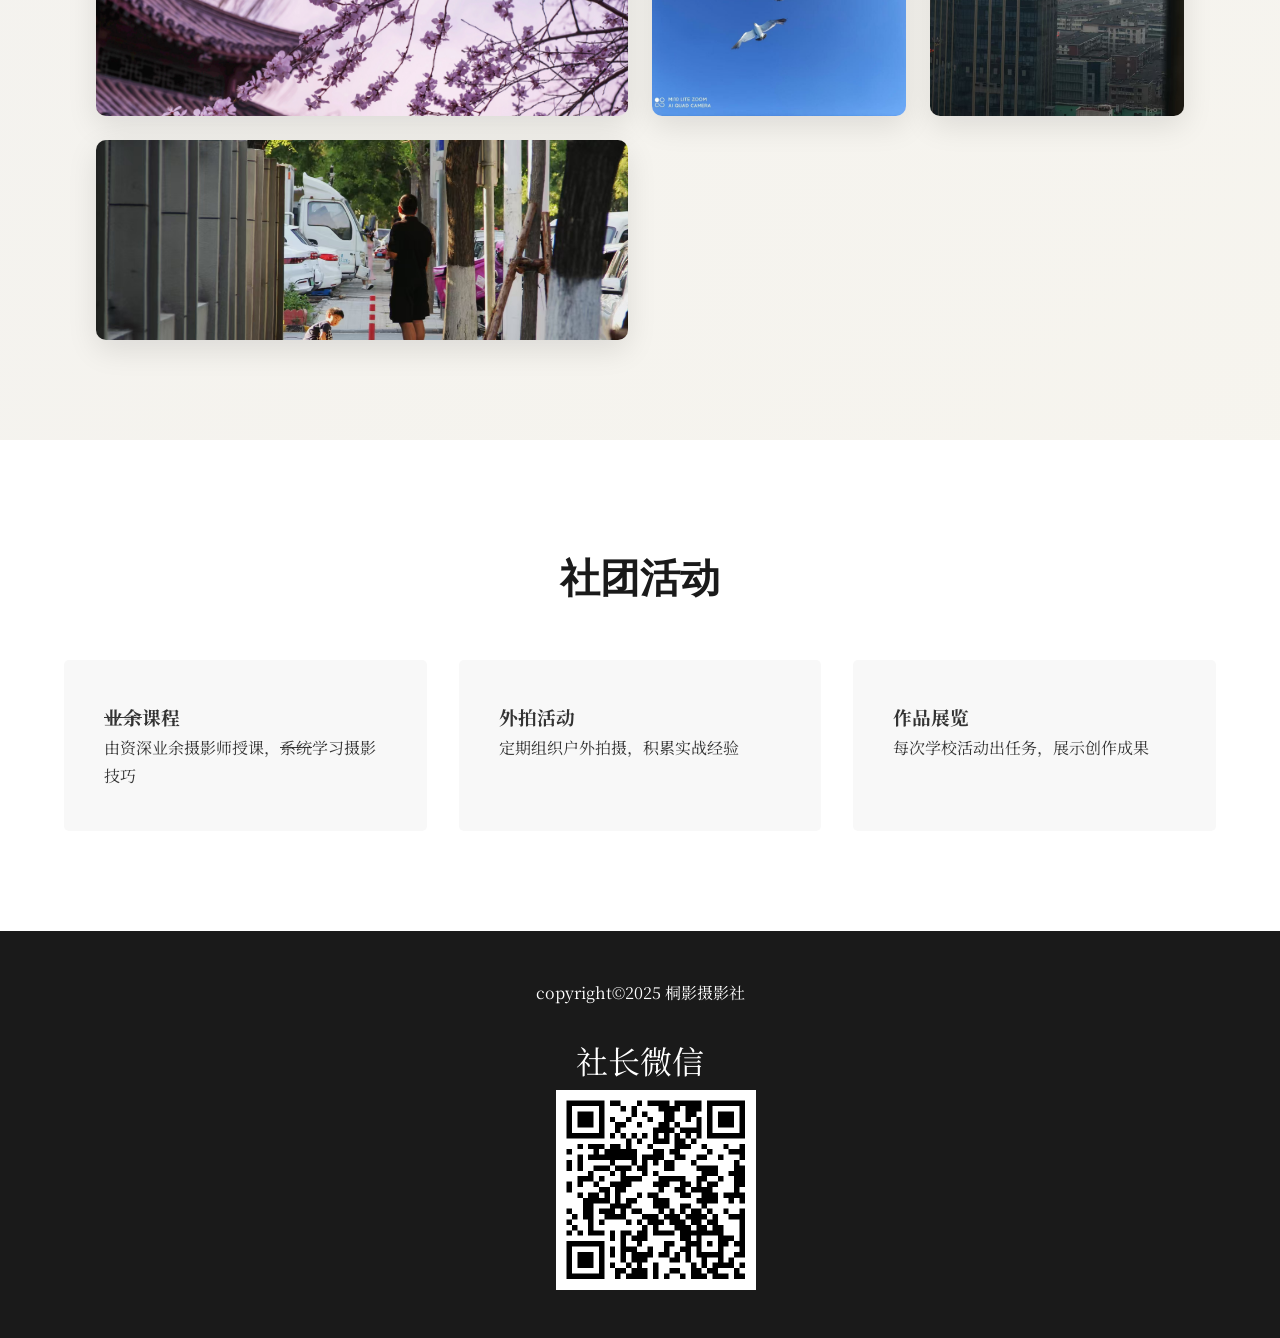
==== commit d3ad87b3: "1" ====
--- a/index.html
+++ b/index.html
@@ -23,7 +23,7 @@
         <div class="president-content">
           <h2>社长寄语</h2>
           <p>作为梧桐抽象社团的社长，我深感荣幸能与众多热爱摄影的同道中人一起探索影像艺术的无限可能。在这里，我们不仅仅是在拍摄照片，更是在用独特的视角诠释生活，传递情感。</p>
-          <p>成立三年来，我们始终秉持"专业、创新、分享"的理念，致力于为每一位成员提供优质的学习平台和实践机会。无论您是摄影新手还是资深玩家，都能在这里找到归属感和成长的空间。</p>
+          <p>成立一年来，我们始终秉持"专业、创新、分享"的理念，致力于为每一位成员提供优质的学习平台和实践机会。无论您是摄影新手还是资深玩家，都能在这里找到归属感和成长的空间。</p>
         </div>
         <div class="president-image">
           <img src="./pic/sz.JPG" alt="社长照片" height="900" width="600">
@@ -64,6 +64,12 @@
         <div class="photo-item wide">
           <img src="/pic/10.jpg" alt="摄影作品">
         </div>
+        <div class="photo-item">
+          <img src="/pic/11.jpg" alt="摄影作品">
+        </div>
+        <div class="photo-item wide">
+          <img src="/pic/12.jpg" alt="摄影作品">
+        </div>
       </div>
     </section>
 
@@ -94,7 +100,7 @@
           <font size="6">社长微信</font>
                 <div>
                   <a href="wt.k-ob.us.kg/mp4/1.mp4"></a>
-                  <img src="/pic/szwx.png" alt="wx" height="400" width="400">
+                  <img src="/pic/szwx.png" alt="wx" height="200" width="200">
                 </div>
               </p>
        </div>
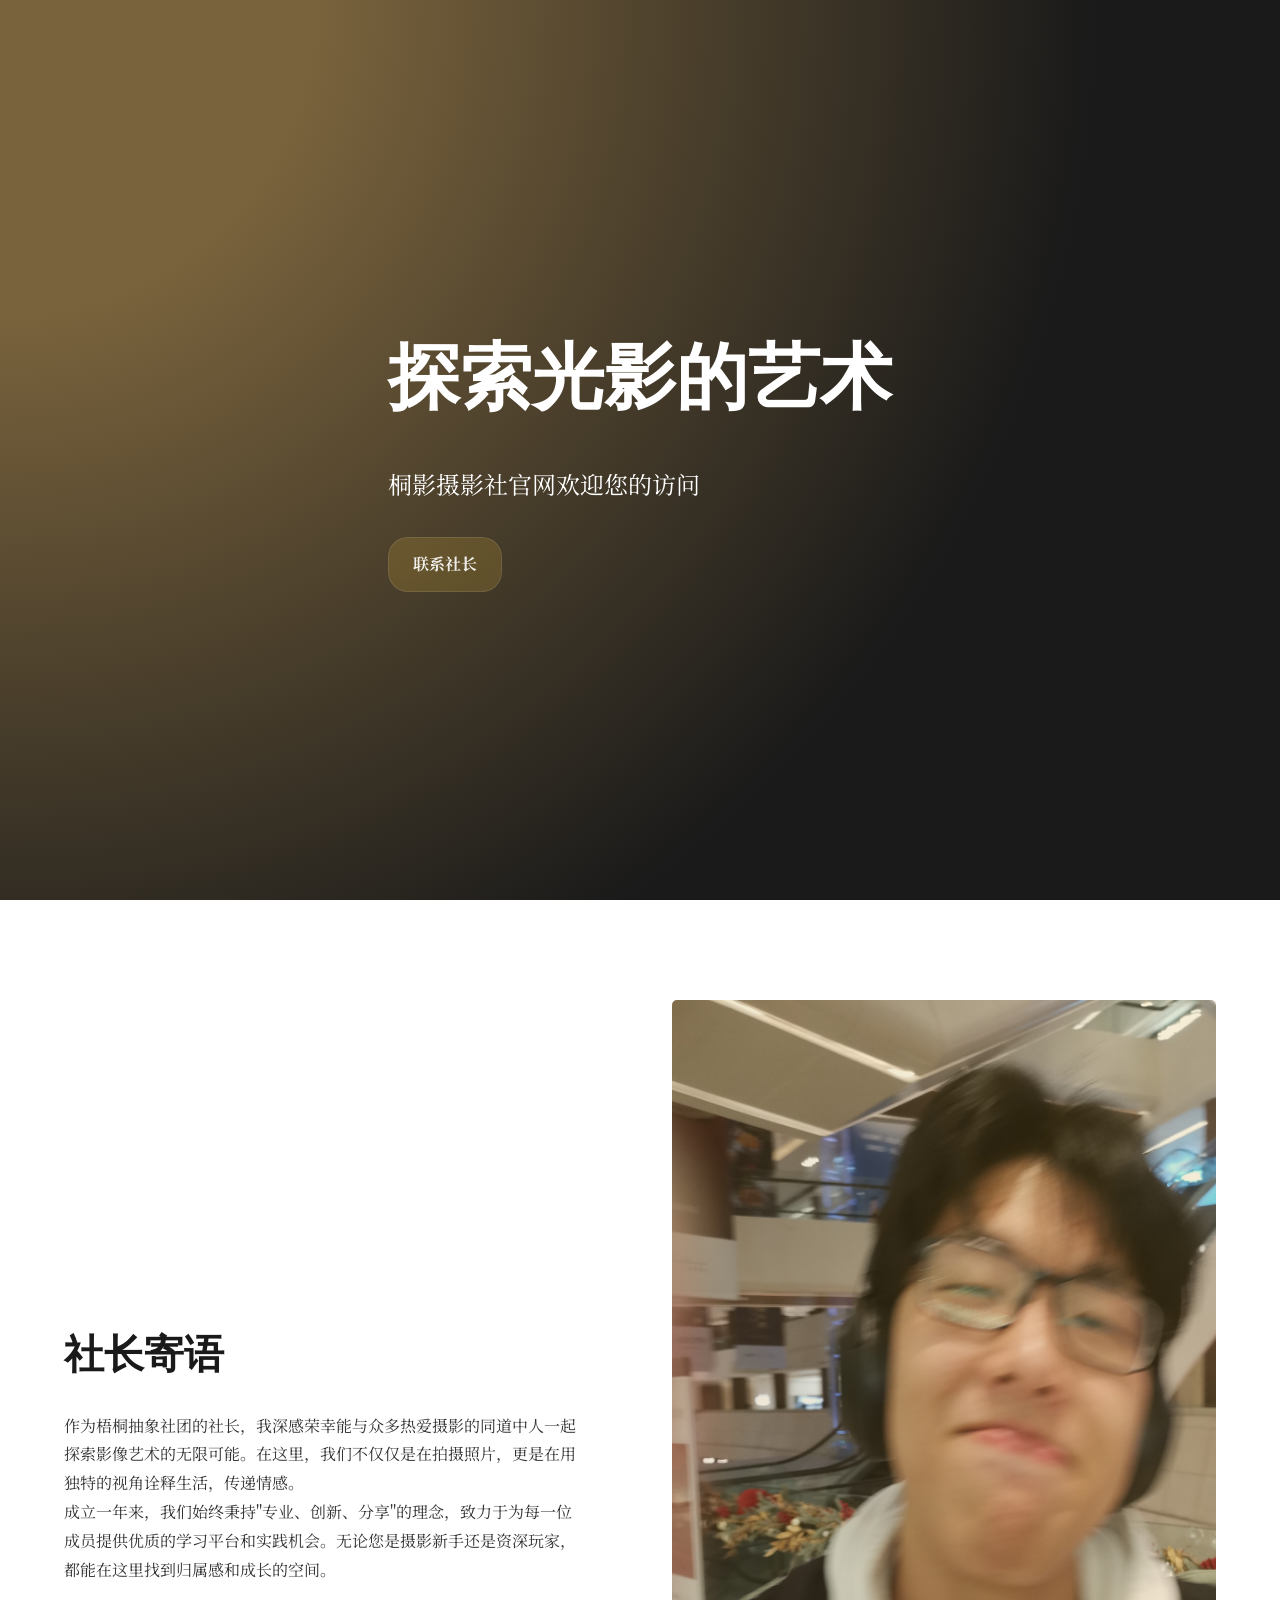
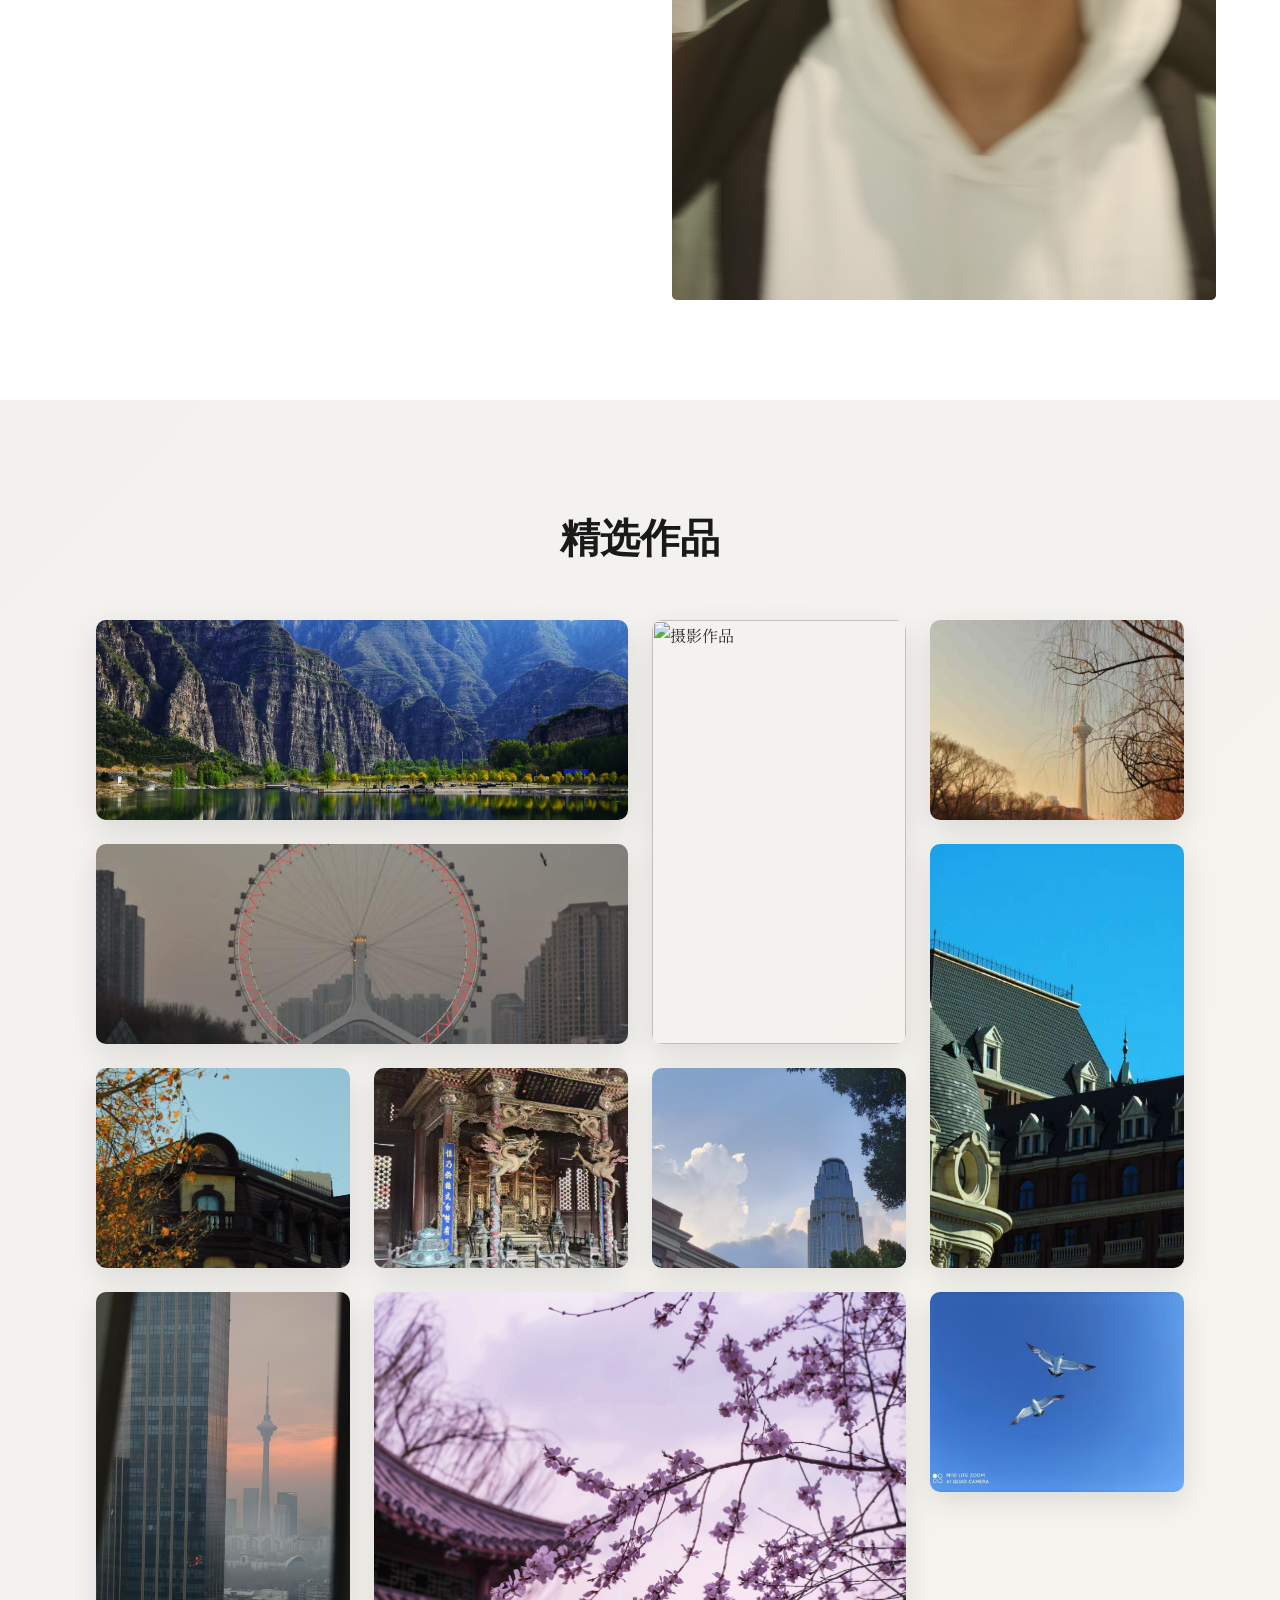
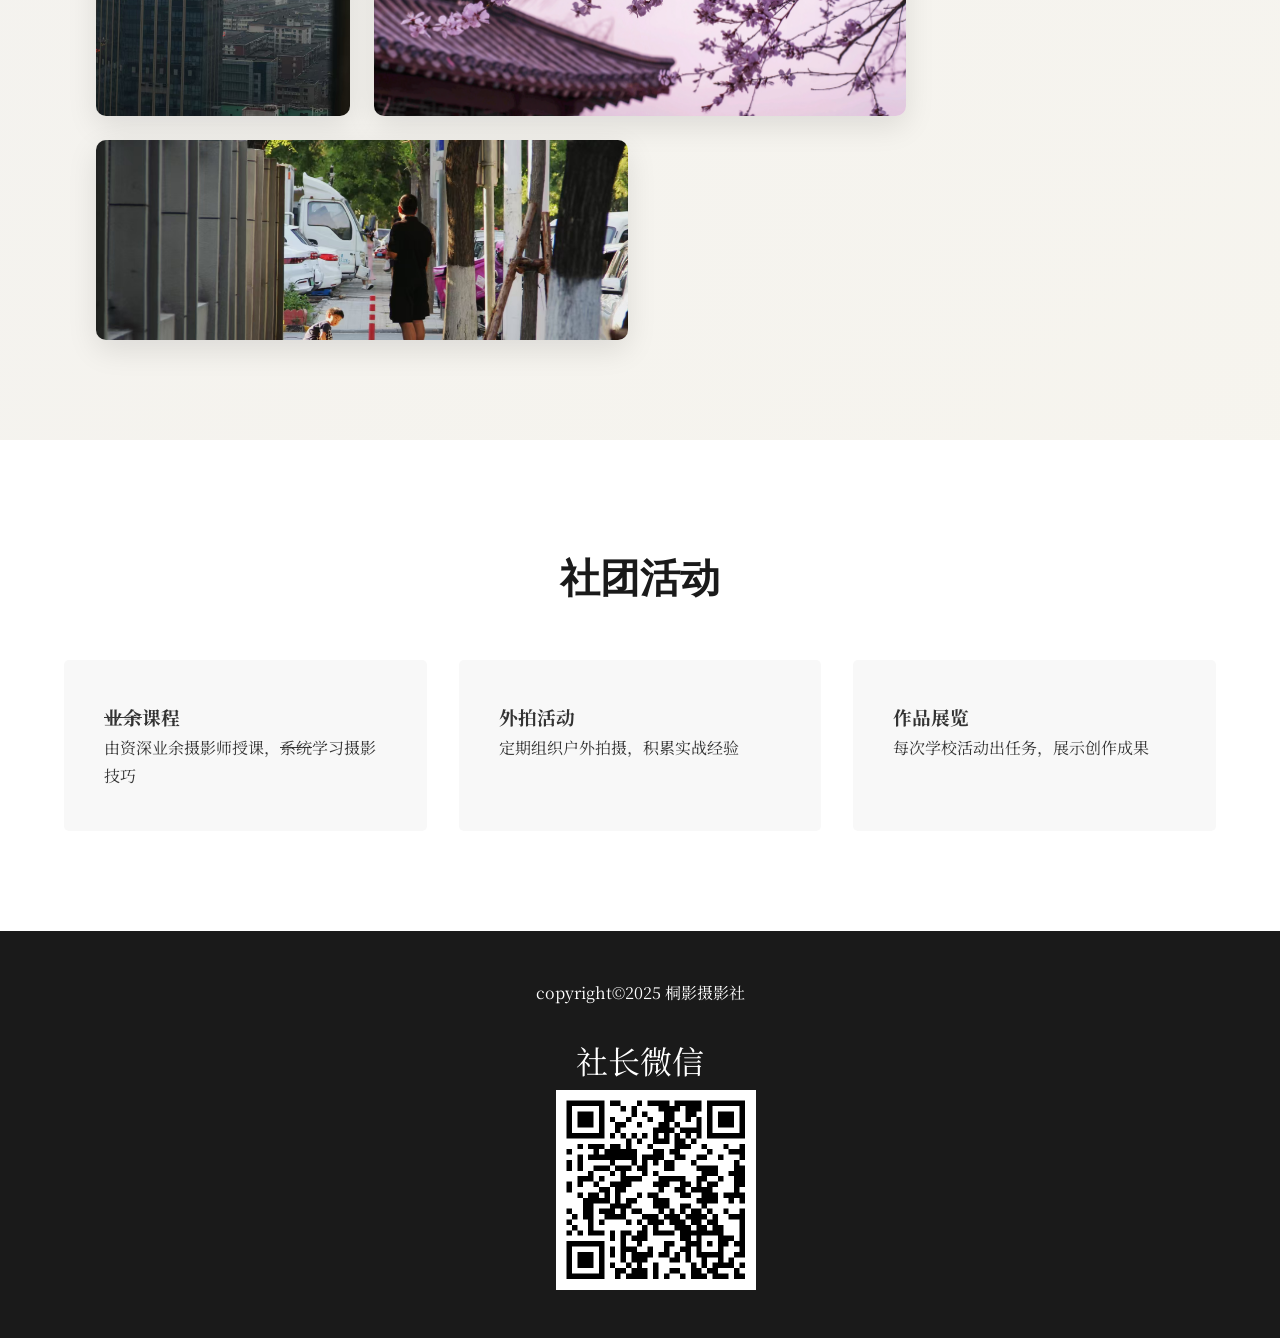
==== commit 11ccd94d: "Update index.html" ====
--- a/index.html
+++ b/index.html
@@ -52,7 +52,7 @@
         <div class="photo-item">
           <img src="/pic/6.jpg" alt="摄影作品">
         </div>
-        <div class="photo-item wide-tall">
+        <div class="photo-item">
           <img src="/pic/7.jpg" alt="摄影作品">
         </div>
         <div class="photo-item">
@@ -61,7 +61,7 @@
         <div class="photo-item tall">
           <img src="/pic/9.jpg" alt="摄影作品">
         </div>
-        <div class="photo-item wide">
+        <div class="photo-item wide-tall">
           <img src="/pic/10.jpg" alt="摄影作品">
         </div>
         <div class="photo-item">
